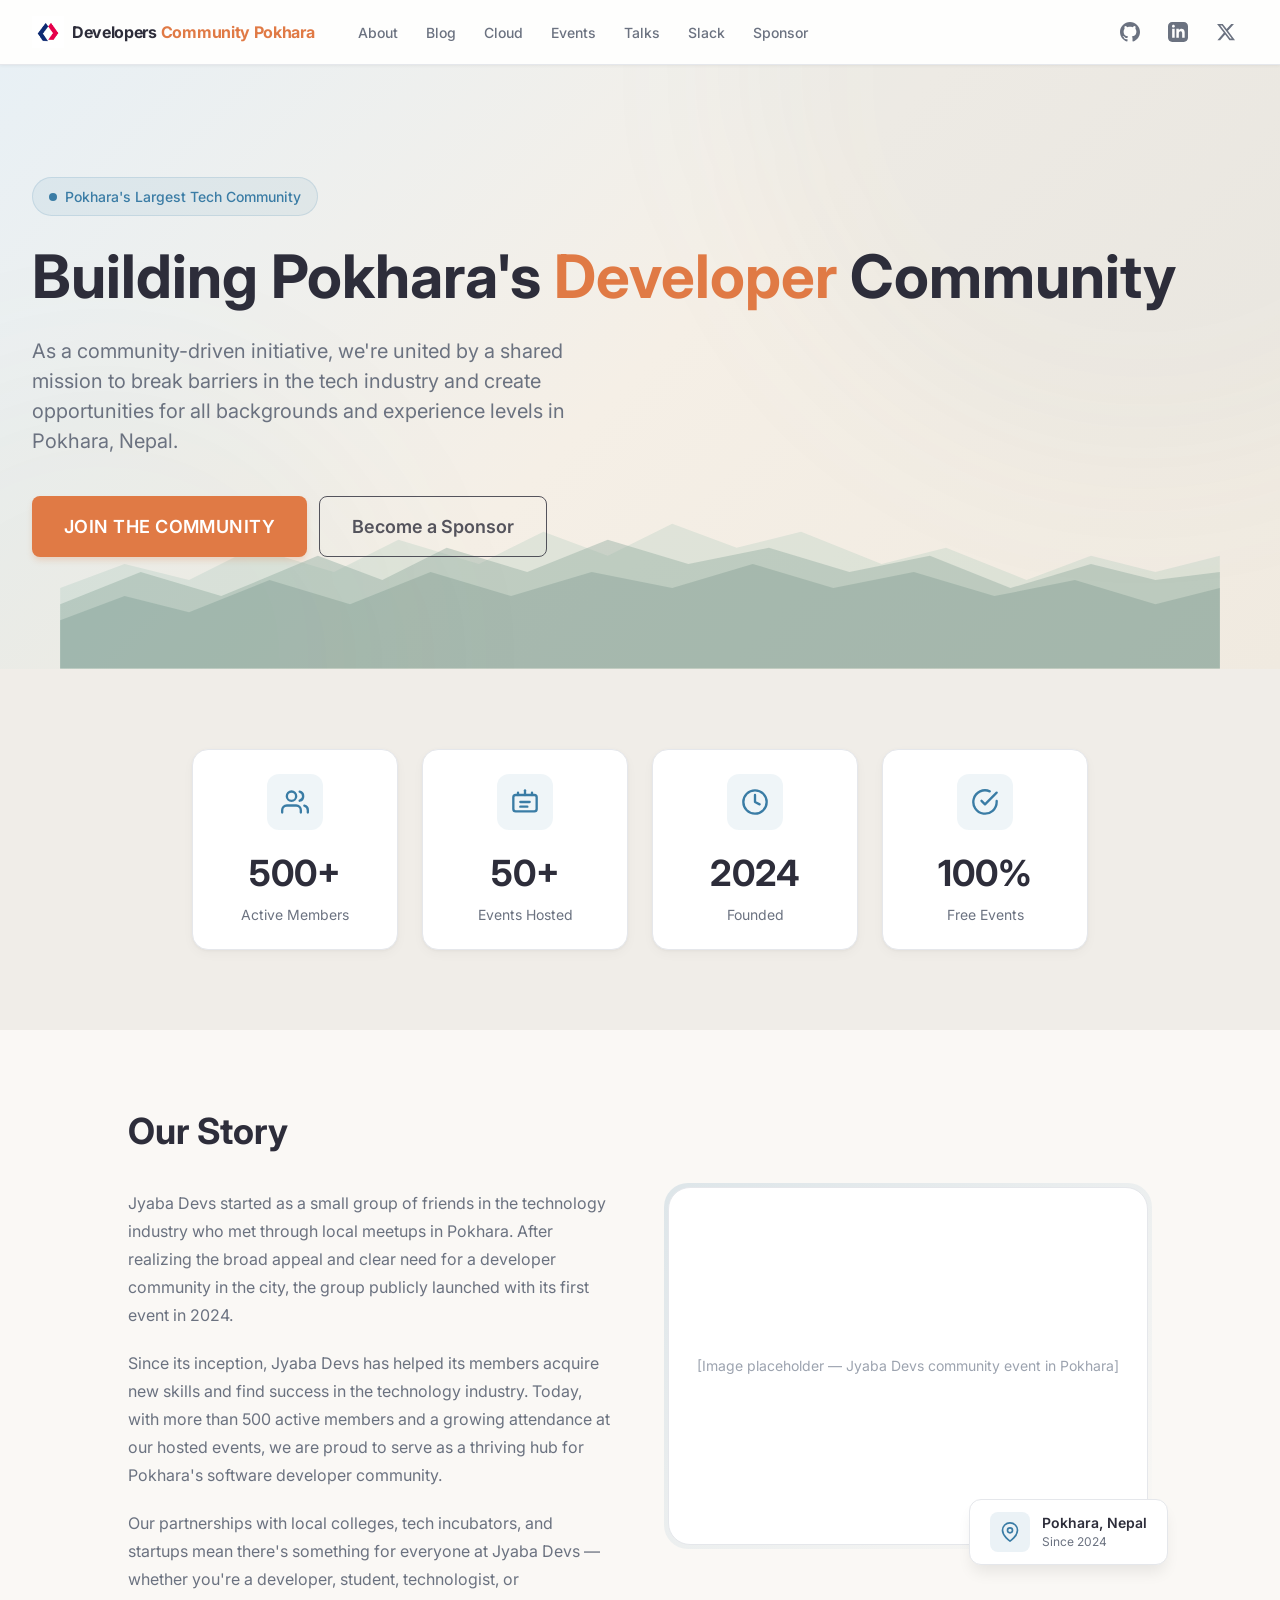
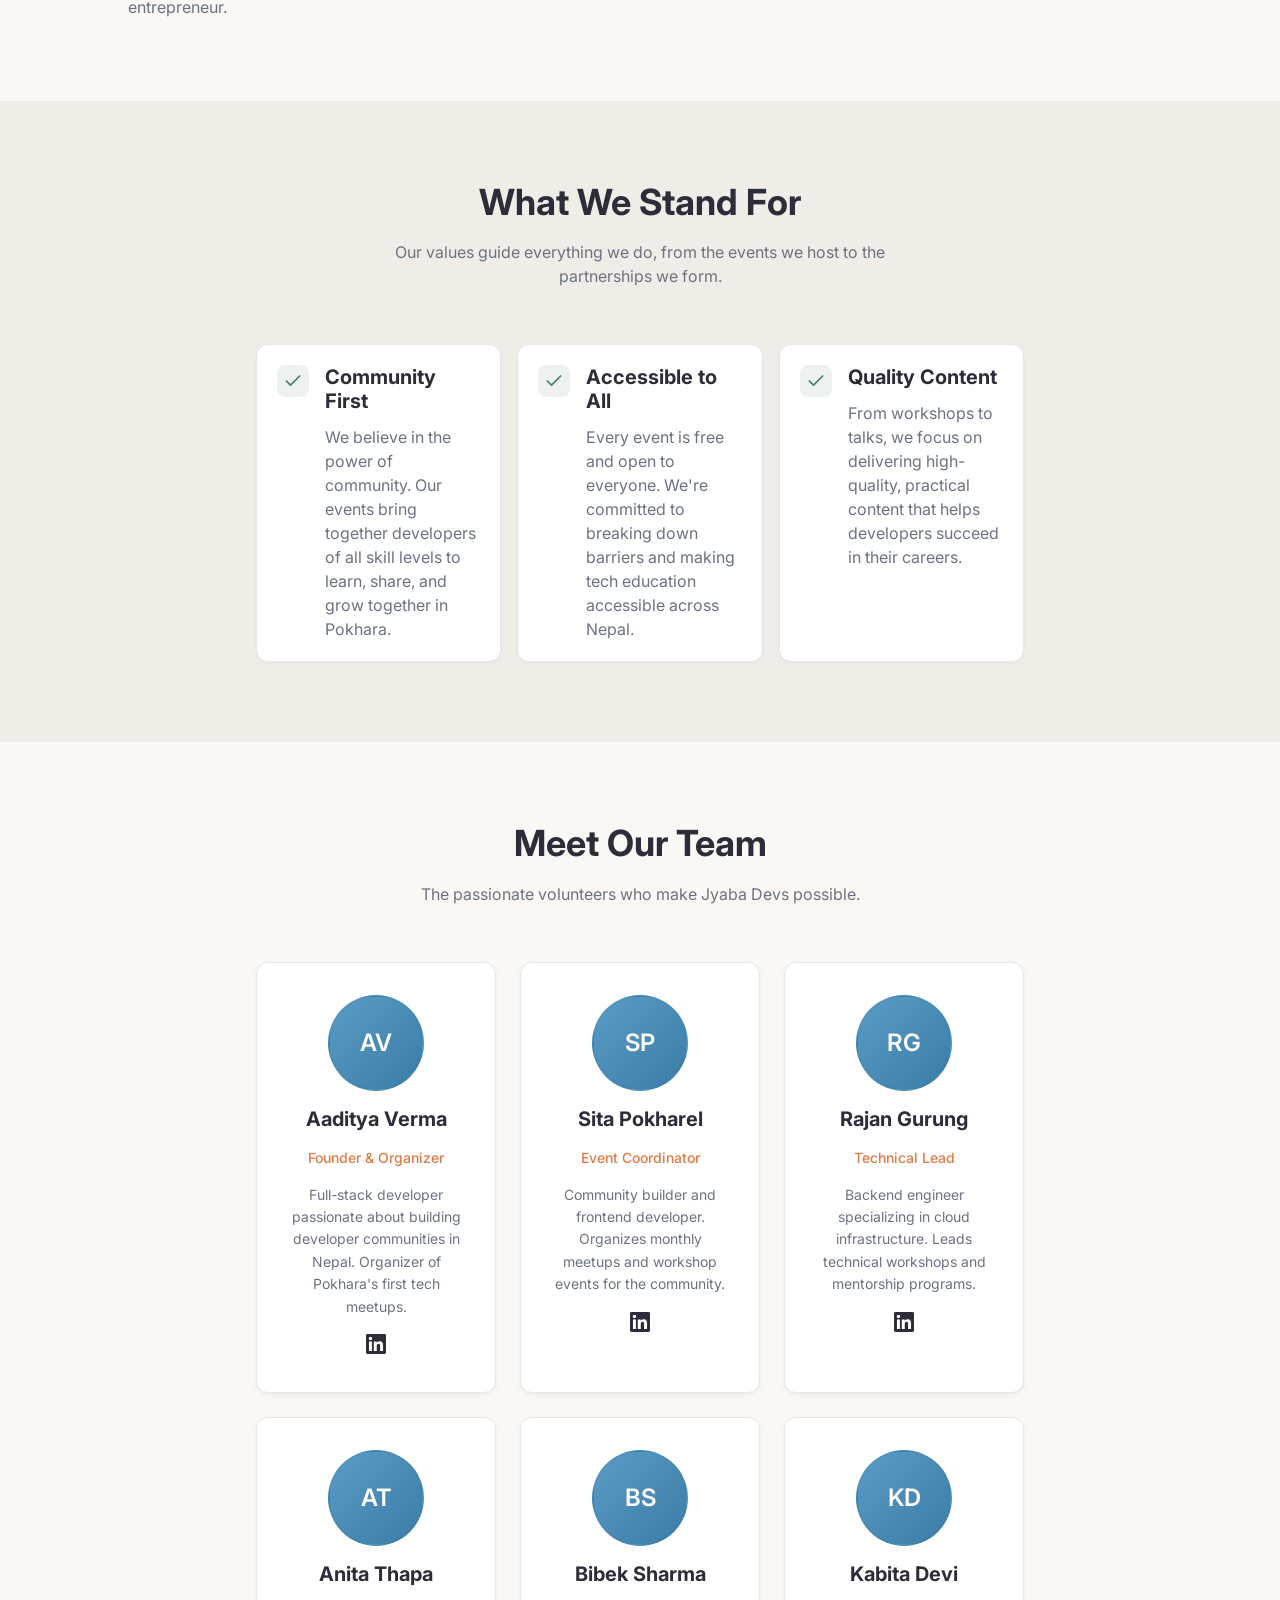
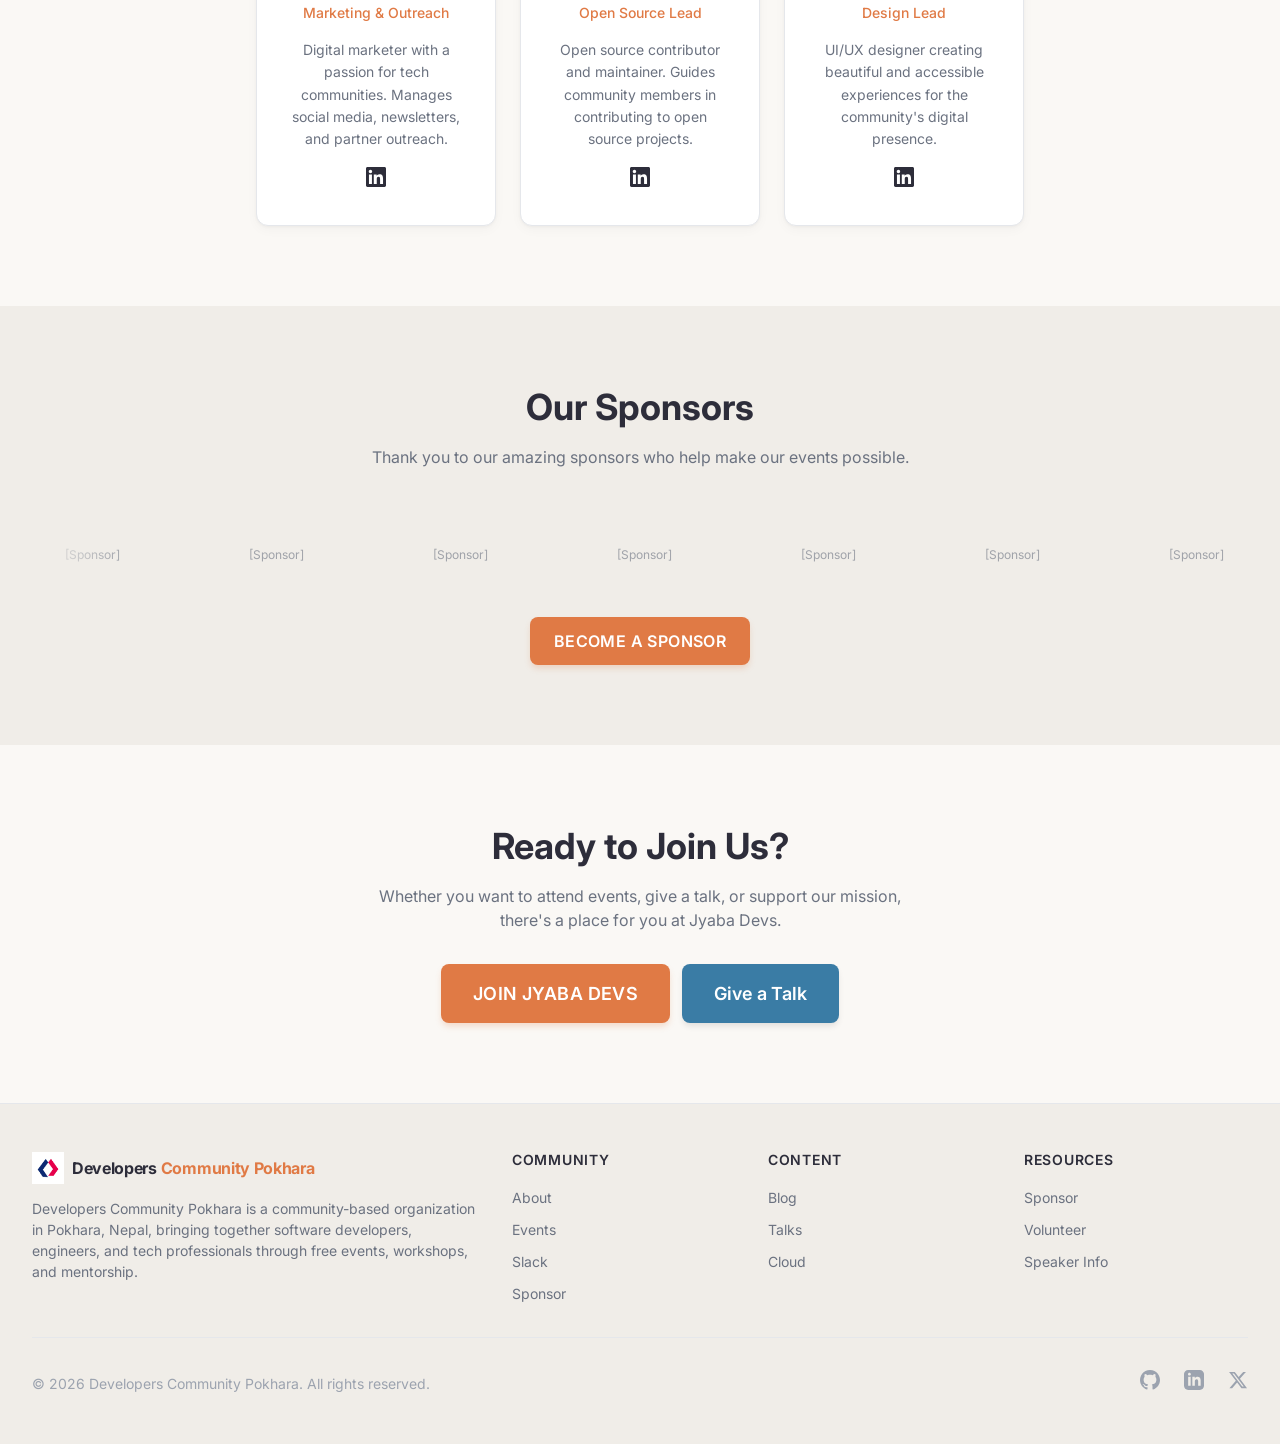
==== about.html @ 8152516d "deleted a folder" ====
<!DOCTYPE html>
<html lang="en">
<head>
  <meta charset="UTF-8">
  <meta name="viewport" content="width=device-width, initial-scale=1.0">
  <title>About Jyaba Devs - Our Story, Team &amp; Mission | Pokhara's Developer Community</title>
  <meta name="description" content="Learn about Jyaba Devs, a community for developers in Pokhara, Nepal. Meet the team behind free meetups, workshops, and mentorship programs.">
  <link rel="preconnect" href="https://fonts.googleapis.com">
  <link rel="preconnect" href="https://fonts.gstatic.com" crossorigin>
  <link rel="preconnect" href="https://images.unsplash.com">
  <link href="https://fonts.googleapis.com/css2?family=Inter:wght@400;500;600;700&display=swap" rel="stylesheet">
  <link rel="stylesheet" href="css/style.css">
</head>
<body>

  <!-- ===== HEADER ===== -->
  <header class="td-header td-header--sticky">
    <nav class="td-header__nav" aria-label="Main navigation">
      <div class="td-header__inner">
        <div class="td-header__left">
          <a class="td-header__brand" href=".">
            <span class="td-logo" style="font-size:1rem;gap:0.5em;--logo-text-color:#2D2D3A">
              <span class="td-logo__icon" style="width:32px;height:32px">
                <img src="images/developers community pokhara logo.png" alt="Developers Community Pokhara" style="width:100%;height:100%;object-fit:contain" />
              </span>
              <span class="td-logo__wordmark">
                <span class="td-logo__brand">Developers</span>
                <span class="td-logo__devs">Community Pokhara</span>
              </span>
            </span>
          </a>
          <div class="td-header__desktop-links">
            <a class="td-header__link" href="about.html">About</a>
            <a class="td-header__link" href="blog.html">Blog</a>
            <a class="td-header__link" href="cloud-project.html">Cloud</a>
            <a class="td-header__link" href="events.html">Events</a>
            <a class="td-header__link" href="talks.html">Talks</a>
            <a class="td-header__link" href="https://slack.com" target="_blank" rel="noopener noreferrer">Slack</a>
            <a class="td-header__link" href="partnership.html">Sponsor</a>
          </div>
        </div>
        <div class="td-header__right">
          <div class="td-header__actions">
            <a class="td-header__link" href="https://github.com" target="_blank" rel="noopener noreferrer">
              <svg viewBox="0 0 24 24" fill="currentColor" class="w-5 h-5"><path d="M12 0c-6.626 0-12 5.373-12 12 0 5.302 3.438 9.8 8.207 11.387.599.111.793-.261.793-.577v-2.234c-3.338.726-4.033-1.416-4.033-1.416-.546-1.387-1.333-1.756-1.333-1.756-1.089-.745.083-.729.083-.729 1.205.084 1.839 1.237 1.839 1.237 1.07 1.834 2.807 1.304 3.492.997.107-.775.418-1.305.762-1.604-2.665-.305-5.467-1.334-5.467-5.931 0-1.311.469-2.381 1.236-3.221-.124-.303-.535-1.524.117-3.176 0 0 1.008-.322 3.301 1.23.957-.266 1.983-.399 3.003-.404 1.02.005 2.047.138 3.006.404 2.291-1.552 3.297-1.23 3.297-1.23.653 1.653.242 2.874.118 3.176.77.84 1.235 1.911 1.235 3.221 0 4.609-2.807 5.624-5.479 5.921.43.372.823 1.102.823 2.222v3.293c0 .319.192.694.801.576 4.765-1.589 8.199-6.086 8.199-11.386 0-6.627-5.373-12-12-12z"></path></svg>
            </a>
            <a class="td-header__link" href="https://linkedin.com" target="_blank" rel="noopener noreferrer">
              <svg viewBox="0 0 24 24" fill="currentColor" class="w-5 h-5"><path d="M19 0h-14c-2.761 0-5 2.239-5 5v14c0 2.761 2.239 5 5 5h14c2.762 0 5-2.239 5-5v-14c0-2.761-2.238-5-5-5zm-11 19h-3v-11h3v11zm-1.5-12.268c-.966 0-1.75-.79-1.75-1.764s.784-1.764 1.75-1.764 1.75.79 1.75 1.764-.783 1.764-1.75 1.764zm13.5 12.268h-3v-5.604c0-3.368-4-3.113-4 0v5.604h-3v-11h3v1.765c1.396-2.586 7-2.777 7 2.476v6.759z"></path></svg>
            </a>
            <a class="td-header__link" href="https://twitter.com" target="_blank" rel="noopener noreferrer">
              <svg viewBox="0 0 24 24" fill="currentColor" class="w-5 h-5"><path d="M18.244 2.25h3.308l-7.227 8.26 8.502 11.24H16.17l-5.214-6.817L4.99 21.75H1.68l7.73-8.835L1.254 2.25H8.08l4.713 6.231zm-1.161 17.52h1.833L7.084 4.126H5.117z"></path></svg>
            </a>
          </div>
          <button class="td-header__hamburger" aria-label="Toggle menu" aria-expanded="false">
            <svg fill="none" viewBox="0 0 24 24" stroke="currentColor"><path stroke-linecap="round" stroke-linejoin="round" stroke-width="2" d="M4 6h16M4 12h16M4 18h16"></path></svg>
          </button>
        </div>
      </div>
      <div class="td-header__mobile-menu">
        <div class="td-header__mobile-inner">
          <a class="td-header__link" href="about.html">About</a>
          <a class="td-header__link" href="blog.html">Blog</a>
          <a class="td-header__link" href="cloud-project.html">Cloud</a>
          <a class="td-header__link" href="events.html">Events</a>
          <a class="td-header__link" href="talks.html">Talks</a>
          <a class="td-header__link" href="https://slack.com" target="_blank" rel="noopener noreferrer">Slack</a>
          <a class="td-header__link" href="partnership.html">Sponsor</a>
          <a class="td-header__link" href="https://github.com" target="_blank" rel="noopener noreferrer">
            <svg viewBox="0 0 24 24" fill="currentColor" class="w-5 h-5"><path d="M12 0c-6.626 0-12 5.373-12 12 0 5.302 3.438 9.8 8.207 11.387.599.111.793-.261.793-.577v-2.234c-3.338.726-4.033-1.416-4.033-1.416-.546-1.387-1.333-1.756-1.333-1.756-1.089-.745.083-.729.083-.729 1.205.084 1.839 1.237 1.839 1.237 1.07 1.834 2.807 1.304 3.492.997.107-.775.418-1.305.762-1.604-2.665-.305-5.467-1.334-5.467-5.931 0-1.311.469-2.381 1.236-3.221-.124-.303-.535-1.524.117-3.176 0 0 1.008-.322 3.301 1.23.957-.266 1.983-.399 3.003-.404 1.02.005 2.047.138 3.006.404 2.291-1.552 3.297-1.23 3.297-1.23.653 1.653.242 2.874.118 3.176.77.84 1.235 1.911 1.235 3.221 0 4.609-2.807 5.624-5.479 5.921.43.372.823 1.102.823 2.222v3.293c0 .319.192.694.801.576 4.765-1.589 8.199-6.086 8.199-11.386 0-6.627-5.373-12-12-12z"></path></svg>
          </a>
          <a class="td-header__link" href="https://linkedin.com" target="_blank" rel="noopener noreferrer">
            <svg viewBox="0 0 24 24" fill="currentColor" class="w-5 h-5"><path d="M19 0h-14c-2.761 0-5 2.239-5 5v14c0 2.761 2.239 5 5 5h14c2.762 0 5-2.239 5-5v-14c0-2.761-2.238-5-5-5zm-11 19h-3v-11h3v11zm-1.5-12.268c-.966 0-1.75-.79-1.75-1.764s.784-1.764 1.75-1.764 1.75.79 1.75 1.764-.783 1.764-1.75 1.764zm13.5 12.268h-3v-5.604c0-3.368-4-3.113-4 0v5.604h-3v-11h3v1.765c1.396-2.586 7-2.777 7 2.476v6.759z"></path></svg>
          </a>
          <a class="td-header__link" href="https://twitter.com" target="_blank" rel="noopener noreferrer">
            <svg viewBox="0 0 24 24" fill="currentColor" class="w-5 h-5"><path d="M18.244 2.25h3.308l-7.227 8.26 8.502 11.24H16.17l-5.214-6.817L4.99 21.75H1.68l7.73-8.835L1.254 2.25H8.08l4.713 6.231zm-1.161 17.52h1.833L7.084 4.126H5.117z"></path></svg>
          </a>
        </div>
      </div>
    </nav>
  </header>

  <!-- ===== PAGE HERO ===== -->
  <section class="page-hero">
    <div class="page-hero__bg"></div>
    <div class="page-hero__mountain-art">
      <svg viewBox="0 0 1440 300" preserveAspectRatio="xMidYMax meet" xmlns="http://www.w3.org/2000/svg">
        <path d="M0,300 L0,200 L80,170 L160,190 L240,150 L340,180 L420,140 L520,170 L600,130 L680,160 L760,120 L840,150 L920,130 L1020,170 L1100,150 L1200,190 L1280,160 L1360,180 L1440,160 L1440,300 Z" fill="#8BB8A8" opacity="0.4"/>
        <path d="M0,300 L0,220 L100,180 L200,210 L320,160 L400,190 L480,150 L580,180 L680,140 L780,170 L880,150 L980,180 L1080,160 L1180,200 L1280,170 L1360,190 L1440,180 L1440,300 Z" fill="#4A7C6F" opacity="0.5"/>
        <path d="M0,300 L0,240 L80,210 L160,230 L260,190 L360,220 L460,180 L560,210 L660,180 L760,200 L860,170 L960,200 L1060,180 L1160,210 L1260,190 L1360,220 L1440,200 L1440,300 Z" fill="#3A6C5F" opacity="0.6"/>
      </svg>
    </div>
    <div class="page-hero__glow"></div>
    <div class="page-hero__glow-2"></div>
    <div class="container">
      <div class="page-hero__content">
        <div class="page-hero__pill">
          <span class="page-hero__pill-dot"></span>
          <span class="page-hero__pill-text">Pokhara's Largest Tech Community</span>
        </div>
        <h1 class="page-hero__title">
          Building Pokhara's <span class="text-sunset">Developer</span> Community
        </h1>
        <p class="page-hero__desc">
          As a community-driven initiative, we're united by a shared mission to break barriers in the tech industry and create opportunities for all backgrounds and experience levels in Pokhara, Nepal.
        </p>
        <div class="hero__actions">
          <a href="#" class="td-button td-button--primary td-button--lg">Join the Community</a>
          <a href="#" class="td-button td-button--ghost td-button--lg">Become a Sponsor</a>
        </div>
      </div>
    </div>
  </section>

  <!-- ===== STATS SECTION ===== -->
  <section class="section section--alt">
    <div class="container">
      <div class="stats-grid">
        <div class="stat-card">
          <div class="stat-card__icon">
            <svg viewBox="0 0 24 24" fill="none" stroke="currentColor" stroke-width="2" stroke-linecap="round" stroke-linejoin="round"><path d="M17 21v-2a4 4 0 00-4-4H5a4 4 0 00-4 4v2"/><circle cx="9" cy="7" r="4"/><path d="M23 21v-2a4 4 0 00-3-3.87"/><path d="M16 3.13a4 4 0 010 7.75"/></svg>
          </div>
          <div class="stat-card__number">500+</div>
          <div class="stat-card__label">Active Members</div>
        </div>
        <div class="stat-card">
          <div class="stat-card__icon">
            <svg viewBox="0 0 24 24" fill="none" stroke="currentColor" stroke-width="2" stroke-linecap="round" stroke-linejoin="round"><rect x="2" y="6" width="20" height="14" rx="2"/><path d="M12 6V2"/><path d="M6 6V4"/><path d="M18 6V4"/><path d="M8 12h8"/><path d="M8 16h6"/></svg>
          </div>
          <div class="stat-card__number">50+</div>
          <div class="stat-card__label">Events Hosted</div>
        </div>
        <div class="stat-card">
          <div class="stat-card__icon">
            <svg viewBox="0 0 24 24" fill="none" stroke="currentColor" stroke-width="2" stroke-linecap="round" stroke-linejoin="round"><circle cx="12" cy="12" r="10"/><polyline points="12 6 12 12 16 14"/></svg>
          </div>
          <div class="stat-card__number">2024</div>
          <div class="stat-card__label">Founded</div>
        </div>
        <div class="stat-card">
          <div class="stat-card__icon">
            <svg viewBox="0 0 24 24" fill="none" stroke="currentColor" stroke-width="2" stroke-linecap="round" stroke-linejoin="round"><path d="M22 11.08V12a10 10 0 11-5.93-9.14"/><polyline points="22 4 12 14.01 9 11.01"/></svg>
          </div>
          <div class="stat-card__number">100%</div>
          <div class="stat-card__label">Free Events</div>
        </div>
      </div>
    </div>
  </section>

  <!-- ===== OUR STORY SECTION ===== -->
  <section class="section">
    <div class="container">
      <div class="story-grid">
        <div class="story__text">
          <h2 class="section__title">Our Story</h2>
          <p>Jyaba Devs started as a small group of friends in the technology industry who met through local meetups in Pokhara. After realizing the broad appeal and clear need for a developer community in the city, the group publicly launched with its first event in 2024.</p>
          <p>Since its inception, Jyaba Devs has helped its members acquire new skills and find success in the technology industry. Today, with more than 500 active members and a growing attendance at our hosted events, we are proud to serve as a thriving hub for Pokhara's software developer community.</p>
          <p>Our partnerships with local colleges, tech incubators, and startups mean there's something for everyone at Jyaba Devs — whether you're a developer, student, technologist, or entrepreneur.</p>
        </div>
        <div class="story__image-wrapper">
          <div class="story__image-box">
            <div class="story__image-inner">
              [Image placeholder — Jyaba Devs community event in Pokhara]
            </div>
          </div>
          <div class="story__badge">
            <div class="story__badge-icon">
              <svg viewBox="0 0 24 24" fill="none" stroke="currentColor" stroke-width="2" stroke-linecap="round" stroke-linejoin="round"><path d="M21 10c0 7-9 13-9 13s-9-6-9-13a9 9 0 0118 0z"/><circle cx="12" cy="10" r="3"/></svg>
            </div>
            <div>
              <div class="story__badge-title">Pokhara, Nepal</div>
              <div class="story__badge-sub">Since 2024</div>
            </div>
          </div>
        </div>
      </div>
    </div>
  </section>

  <!-- ===== WHAT WE STAND FOR ===== -->
  <section class="section section--alt">
    <div class="container">
      <div class="section__header text-center">
        <h2 class="section__title">What We Stand For</h2>
        <p class="section__subtitle">Our values guide everything we do, from the events we host to the partnerships we form.</p>
      </div>
      <div class="values-grid">
        <div class="value-card">
          <div class="value-card__check">
            <svg viewBox="0 0 24 24" fill="none" stroke="currentColor" stroke-width="2" stroke-linecap="round" stroke-linejoin="round"><polyline points="20 6 9 17 4 12"/></svg>
          </div>
          <div>
            <h3 class="feature-card__title">Community First</h3>
            <p class="value-card__text">We believe in the power of community. Our events bring together developers of all skill levels to learn, share, and grow together in Pokhara.</p>
          </div>
        </div>
        <div class="value-card">
          <div class="value-card__check">
            <svg viewBox="0 0 24 24" fill="none" stroke="currentColor" stroke-width="2" stroke-linecap="round" stroke-linejoin="round"><polyline points="20 6 9 17 4 12"/></svg>
          </div>
          <div>
            <h3 class="feature-card__title">Accessible to All</h3>
            <p class="value-card__text">Every event is free and open to everyone. We're committed to breaking down barriers and making tech education accessible across Nepal.</p>
          </div>
        </div>
        <div class="value-card">
          <div class="value-card__check">
            <svg viewBox="0 0 24 24" fill="none" stroke="currentColor" stroke-width="2" stroke-linecap="round" stroke-linejoin="round"><polyline points="20 6 9 17 4 12"/></svg>
          </div>
          <div>
            <h3 class="feature-card__title">Quality Content</h3>
            <p class="value-card__text">From workshops to talks, we focus on delivering high-quality, practical content that helps developers succeed in their careers.</p>
          </div>
        </div>
      </div>
    </div>
  </section>

  <!-- ===== MEET OUR TEAM ===== -->
  <section class="section">
    <div class="container">
      <div class="section__header text-center">
        <h2 class="section__title">Meet Our Team</h2>
        <p class="section__subtitle">The passionate volunteers who make Jyaba Devs possible.</p>
      </div>
      <div class="team-grid">
        <div class="team-card">
          <div class="team-card__avatar">
            <span class="team-card__avatar-placeholder">AV</span>
          </div>
          <h3 class="team-card__name">Aaditya Verma</h3>
          <span class="team-card__role">Founder &amp; Organizer</span>
          <p class="team-card__bio">Full-stack developer passionate about building developer communities in Nepal. Organizer of Pokhara's first tech meetups.</p>
          <a href="#" aria-label="LinkedIn profile">
            <svg width="20" height="20" viewBox="0 0 24 24" fill="currentColor"><path d="M20.447 20.452h-3.554v-5.569c0-1.328-.027-3.037-1.852-3.037-1.853 0-2.136 1.445-2.136 2.939v5.667H9.351V9h3.414v1.561h.046c.477-.9 1.637-1.85 3.37-1.85 3.601 0 4.267 2.37 4.267 5.455v6.286zM5.337 7.433c-1.144 0-2.063-.926-2.063-2.065 0-1.138.92-2.063 2.063-2.063 1.14 0 2.064.925 2.064 2.063 0 1.139-.925 2.065-2.064 2.065zm1.782 13.019H3.555V9h3.564v11.452zM22.225 0H1.771C.792 0 0 .774 0 1.729v20.542C0 23.227.792 24 1.771 24h20.451C23.2 24 24 23.227 24 22.271V1.729C24 .774 23.2 0 22.222 0h.003z"/></svg>
          </a>
        </div>
        <div class="team-card">
          <div class="team-card__avatar">
            <span class="team-card__avatar-placeholder">SP</span>
          </div>
          <h3 class="team-card__name">Sita Pokharel</h3>
          <span class="team-card__role">Event Coordinator</span>
          <p class="team-card__bio">Community builder and frontend developer. Organizes monthly meetups and workshop events for the community.</p>
          <a href="#" aria-label="LinkedIn profile">
            <svg width="20" height="20" viewBox="0 0 24 24" fill="currentColor"><path d="M20.447 20.452h-3.554v-5.569c0-1.328-.027-3.037-1.852-3.037-1.853 0-2.136 1.445-2.136 2.939v5.667H9.351V9h3.414v1.561h.046c.477-.9 1.637-1.85 3.37-1.85 3.601 0 4.267 2.37 4.267 5.455v6.286zM5.337 7.433c-1.144 0-2.063-.926-2.063-2.065 0-1.138.92-2.063 2.063-2.063 1.14 0 2.064.925 2.064 2.063 0 1.139-.925 2.065-2.064 2.065zm1.782 13.019H3.555V9h3.564v11.452zM22.225 0H1.771C.792 0 0 .774 0 1.729v20.542C0 23.227.792 24 1.771 24h20.451C23.2 24 24 23.227 24 22.271V1.729C24 .774 23.2 0 22.222 0h.003z"/></svg>
          </a>
        </div>
        <div class="team-card">
          <div class="team-card__avatar">
            <span class="team-card__avatar-placeholder">RG</span>
          </div>
          <h3 class="team-card__name">Rajan Gurung</h3>
          <span class="team-card__role">Technical Lead</span>
          <p class="team-card__bio">Backend engineer specializing in cloud infrastructure. Leads technical workshops and mentorship programs.</p>
          <a href="#" aria-label="LinkedIn profile">
            <svg width="20" height="20" viewBox="0 0 24 24" fill="currentColor"><path d="M20.447 20.452h-3.554v-5.569c0-1.328-.027-3.037-1.852-3.037-1.853 0-2.136 1.445-2.136 2.939v5.667H9.351V9h3.414v1.561h.046c.477-.9 1.637-1.85 3.37-1.85 3.601 0 4.267 2.37 4.267 5.455v6.286zM5.337 7.433c-1.144 0-2.063-.926-2.063-2.065 0-1.138.92-2.063 2.063-2.063 1.14 0 2.064.925 2.064 2.063 0 1.139-.925 2.065-2.064 2.065zm1.782 13.019H3.555V9h3.564v11.452zM22.225 0H1.771C.792 0 0 .774 0 1.729v20.542C0 23.227.792 24 1.771 24h20.451C23.2 24 24 23.227 24 22.271V1.729C24 .774 23.2 0 22.222 0h.003z"/></svg>
          </a>
        </div>
        <div class="team-card">
          <div class="team-card__avatar">
            <span class="team-card__avatar-placeholder">AT</span>
          </div>
          <h3 class="team-card__name">Anita Thapa</h3>
          <span class="team-card__role">Marketing &amp; Outreach</span>
          <p class="team-card__bio">Digital marketer with a passion for tech communities. Manages social media, newsletters, and partner outreach.</p>
          <a href="#" aria-label="LinkedIn profile">
            <svg width="20" height="20" viewBox="0 0 24 24" fill="currentColor"><path d="M20.447 20.452h-3.554v-5.569c0-1.328-.027-3.037-1.852-3.037-1.853 0-2.136 1.445-2.136 2.939v5.667H9.351V9h3.414v1.561h.046c.477-.9 1.637-1.85 3.37-1.85 3.601 0 4.267 2.37 4.267 5.455v6.286zM5.337 7.433c-1.144 0-2.063-.926-2.063-2.065 0-1.138.92-2.063 2.063-2.063 1.14 0 2.064.925 2.064 2.063 0 1.139-.925 2.065-2.064 2.065zm1.782 13.019H3.555V9h3.564v11.452zM22.225 0H1.771C.792 0 0 .774 0 1.729v20.542C0 23.227.792 24 1.771 24h20.451C23.2 24 24 23.227 24 22.271V1.729C24 .774 23.2 0 22.222 0h.003z"/></svg>
          </a>
        </div>
        <div class="team-card">
          <div class="team-card__avatar">
            <span class="team-card__avatar-placeholder">BS</span>
          </div>
          <h3 class="team-card__name">Bibek Sharma</h3>
          <span class="team-card__role">Open Source Lead</span>
          <p class="team-card__bio">Open source contributor and maintainer. Guides community members in contributing to open source projects.</p>
          <a href="#" aria-label="LinkedIn profile">
            <svg width="20" height="20" viewBox="0 0 24 24" fill="currentColor"><path d="M20.447 20.452h-3.554v-5.569c0-1.328-.027-3.037-1.852-3.037-1.853 0-2.136 1.445-2.136 2.939v5.667H9.351V9h3.414v1.561h.046c.477-.9 1.637-1.85 3.37-1.85 3.601 0 4.267 2.37 4.267 5.455v6.286zM5.337 7.433c-1.144 0-2.063-.926-2.063-2.065 0-1.138.92-2.063 2.063-2.063 1.14 0 2.064.925 2.064 2.063 0 1.139-.925 2.065-2.064 2.065zm1.782 13.019H3.555V9h3.564v11.452zM22.225 0H1.771C.792 0 0 .774 0 1.729v20.542C0 23.227.792 24 1.771 24h20.451C23.2 24 24 23.227 24 22.271V1.729C24 .774 23.2 0 22.222 0h.003z"/></svg>
          </a>
        </div>
        <div class="team-card">
          <div class="team-card__avatar">
            <span class="team-card__avatar-placeholder">KD</span>
          </div>
          <h3 class="team-card__name">Kabita Devi</h3>
          <span class="team-card__role">Design Lead</span>
          <p class="team-card__bio">UI/UX designer creating beautiful and accessible experiences for the community's digital presence.</p>
          <a href="#" aria-label="LinkedIn profile">
            <svg width="20" height="20" viewBox="0 0 24 24" fill="currentColor"><path d="M20.447 20.452h-3.554v-5.569c0-1.328-.027-3.037-1.852-3.037-1.853 0-2.136 1.445-2.136 2.939v5.667H9.351V9h3.414v1.561h.046c.477-.9 1.637-1.85 3.37-1.85 3.601 0 4.267 2.37 4.267 5.455v6.286zM5.337 7.433c-1.144 0-2.063-.926-2.063-2.065 0-1.138.92-2.063 2.063-2.063 1.14 0 2.064.925 2.064 2.063 0 1.139-.925 2.065-2.064 2.065zm1.782 13.019H3.555V9h3.564v11.452zM22.225 0H1.771C.792 0 0 .774 0 1.729v20.542C0 23.227.792 24 1.771 24h20.451C23.2 24 24 23.227 24 22.271V1.729C24 .774 23.2 0 22.222 0h.003z"/></svg>
          </a>
        </div>
      </div>
    </div>
  </section>

  <!-- ===== SPONSOR MARQUEE ===== -->
  <section class="section section--alt">
    <div class="container">
      <div class="section__header text-center">
        <h2 class="section__title">Our Sponsors</h2>
        <p class="section__subtitle">Thank you to our amazing sponsors who help make our events possible.</p>
      </div>
      <div class="td-logo-marquee td-logo-marquee--pause-on-hover" style="--marquee-speed: 30s; --marquee-gap: 4rem;">
        <div class="td-logo-marquee__wrapper">
          <div class="td-logo-marquee__track">
            <div class="td-logo-marquee__item"><div class="td-logo-marquee__logo" style="width:120px;height:60px;background:var(--navy-light);border-radius:8px;display:flex;align-items:center;justify-content:center;color:var(--gray-500);font-size:0.75rem;">[Sponsor]</div></div>
            <div class="td-logo-marquee__item"><div class="td-logo-marquee__logo" style="width:120px;height:60px;background:var(--navy-light);border-radius:8px;display:flex;align-items:center;justify-content:center;color:var(--gray-500);font-size:0.75rem;">[Sponsor]</div></div>
            <div class="td-logo-marquee__item"><div class="td-logo-marquee__logo" style="width:120px;height:60px;background:var(--navy-light);border-radius:8px;display:flex;align-items:center;justify-content:center;color:var(--gray-500);font-size:0.75rem;">[Sponsor]</div></div>
            <div class="td-logo-marquee__item"><div class="td-logo-marquee__logo" style="width:120px;height:60px;background:var(--navy-light);border-radius:8px;display:flex;align-items:center;justify-content:center;color:var(--gray-500);font-size:0.75rem;">[Sponsor]</div></div>
            <div class="td-logo-marquee__item"><div class="td-logo-marquee__logo" style="width:120px;height:60px;background:var(--navy-light);border-radius:8px;display:flex;align-items:center;justify-content:center;color:var(--gray-500);font-size:0.75rem;">[Sponsor]</div></div>
          </div>
          <div class="td-logo-marquee__track">
            <div class="td-logo-marquee__item"><div class="td-logo-marquee__logo" style="width:120px;height:60px;background:var(--navy-light);border-radius:8px;display:flex;align-items:center;justify-content:center;color:var(--gray-500);font-size:0.75rem;">[Sponsor]</div></div>
            <div class="td-logo-marquee__item"><div class="td-logo-marquee__logo" style="width:120px;height:60px;background:var(--navy-light);border-radius:8px;display:flex;align-items:center;justify-content:center;color:var(--gray-500);font-size:0.75rem;">[Sponsor]</div></div>
            <div class="td-logo-marquee__item"><div class="td-logo-marquee__logo" style="width:120px;height:60px;background:var(--navy-light);border-radius:8px;display:flex;align-items:center;justify-content:center;color:var(--gray-500);font-size:0.75rem;">[Sponsor]</div></div>
            <div class="td-logo-marquee__item"><div class="td-logo-marquee__logo" style="width:120px;height:60px;background:var(--navy-light);border-radius:8px;display:flex;align-items:center;justify-content:center;color:var(--gray-500);font-size:0.75rem;">[Sponsor]</div></div>
            <div class="td-logo-marquee__item"><div class="td-logo-marquee__logo" style="width:120px;height:60px;background:var(--navy-light);border-radius:8px;display:flex;align-items:center;justify-content:center;color:var(--gray-500);font-size:0.75rem;">[Sponsor]</div></div>
          </div>
        </div>
      </div>
      <div class="text-center mt-8">
        <a href="#" class="td-button td-button--primary td-button--md">Become a Sponsor</a>
      </div>
    </div>
  </section>

  <!-- ===== CTA SECTION ===== -->
  <section class="section">
    <div class="container text-center">
      <h2 class="section__title">Ready to Join Us?</h2>
      <p class="section__subtitle" style="margin-bottom: 2rem;">Whether you want to attend events, give a talk, or support our mission, there's a place for you at Jyaba Devs.</p>
      <div class="hero__actions" style="justify-content: center;">
        <a href="#" class="td-button td-button--primary td-button--lg">Join Jyaba Devs</a>
        <a href="#" class="td-button td-button--secondary td-button--lg">Give a Talk</a>
      </div>
    </div>
  </section>

  <!-- ===== FOOTER ===== -->
  <footer class="td-footer">
    <div class="td-footer__container">
      <div class="td-footer__grid">
        <div>
          <span class="td-logo" style="font-size:1rem;gap:0.5em;--logo-text-color:#2D2D3A">
            <span class="td-logo__icon" style="width:32px;height:32px">
              <img src="images/developers community pokhara logo.png" alt="Developers Community Pokhara" style="width:100%;height:100%;object-fit:contain" />
            </span>
            <span class="td-logo__wordmark">
              <span class="td-logo__brand">Developers</span>
              <span class="td-logo__devs">Community Pokhara</span>
            </span>
          </span>
          <p class="td-footer__description">
            Developers Community Pokhara is a community-based organization in Pokhara, Nepal, bringing together software developers, engineers, and tech professionals through free events, workshops, and mentorship.
          </p>
        </div>
        <div class="td-footer__link-group">
          <h3>Community</h3>
          <ul>
            <li><a href="about.html">About</a></li>
            <li><a href="events.html">Events</a></li>
            <li><a href="https://slack.com" target="_blank" rel="noopener noreferrer">Slack</a></li>
            <li><a href="partnership.html">Sponsor</a></li>
          </ul>
        </div>
        <div class="td-footer__link-group">
          <h3>Content</h3>
          <ul>
            <li><a href="blog.html">Blog</a></li>
            <li><a href="talks.html">Talks</a></li>
            <li><a href="cloud-project.html">Cloud</a></li>
          </ul>
        </div>
        <div class="td-footer__link-group">
          <h3>Resources</h3>
          <ul>
            <li><a href="partnership.html">Sponsor</a></li>
            <li><a href="about.html">Volunteer</a></li>
            <li><a href="talks.html">Speaker Info</a></li>
          </ul>
        </div>
      </div>
      <div class="td-footer__bottom">
        <p class="td-footer__copyright">&copy; 2026 Developers Community Pokhara. All rights reserved.</p>
        <div class="td-footer__socials">
          <a class="td-footer__social-link" href="https://github.com" target="_blank" rel="noopener noreferrer" aria-label="GitHub">
            <svg viewBox="0 0 24 24" fill="currentColor"><path d="M12 0c-6.626 0-12 5.373-12 12 0 5.302 3.438 9.8 8.207 11.387.599.111.793-.261.793-.577v-2.234c-3.338.726-4.033-1.416-4.033-1.416-.546-1.387-1.333-1.756-1.333-1.756-1.089-.745.083-.729.083-.729 1.205.084 1.839 1.237 1.839 1.237 1.07 1.834 2.807 1.304 3.492.997.107-.775.418-1.305.762-1.604-2.665-.305-5.467-1.334-5.467-5.931 0-1.311.469-2.381 1.236-3.221-.124-.303-.535-1.524.117-3.176 0 0 1.008-.322 3.301 1.23.957-.266 1.983-.399 3.003-.404 1.02.005 2.047.138 3.006.404 2.291-1.552 3.297-1.23 3.297-1.23.653 1.653.242 2.874.118 3.176.77.84 1.235 1.911 1.235 3.221 0 4.609-2.807 5.624-5.479 5.921.43.372.823 1.102.823 2.222v3.293c0 .319.192.694.801.576 4.765-1.589 8.199-6.086 8.199-11.386 0-6.627-5.373-12-12-12z"></path></svg>
          </a>
          <a class="td-footer__social-link" href="https://linkedin.com" target="_blank" rel="noopener noreferrer" aria-label="LinkedIn">
            <svg viewBox="0 0 24 24" fill="currentColor"><path d="M19 0h-14c-2.761 0-5 2.239-5 5v14c0 2.761 2.239 5 5 5h14c2.762 0 5-2.239 5-5v-14c0-2.761-2.238-5-5-5zm-11 19h-3v-11h3v11zm-1.5-12.268c-.966 0-1.75-.79-1.75-1.764s.784-1.764 1.75-1.764 1.75.79 1.75 1.764-.783 1.764-1.75 1.764zm13.5 12.268h-3v-5.604c0-3.368-4-3.113-4 0v5.604h-3v-11h3v1.765c1.396-2.586 7-2.777 7 2.476v6.759z"></path></svg>
          </a>
          <a class="td-footer__social-link" href="https://twitter.com" target="_blank" rel="noopener noreferrer" aria-label="Twitter">
            <svg viewBox="0 0 24 24" fill="currentColor"><path d="M18.244 2.25h3.308l-7.227 8.26 8.502 11.24H16.17l-5.214-6.817L4.99 21.75H1.68l7.73-8.835L1.254 2.25H8.08l4.713 6.231zm-1.161 17.52h1.833L7.084 4.126H5.117z"></path></svg>
          </a>
        </div>
      </div>
    </div>
  </footer>

  <script>
    document.querySelector('.td-header__hamburger')?.addEventListener('click', function() {
      const menu = document.querySelector('.td-header__mobile-menu');
      const expanded = this.getAttribute('aria-expanded') === 'true';
      this.setAttribute('aria-expanded', !expanded);
      menu.classList.toggle('td-header__mobile-menu--open');
    });
  </script>

</body>
</html>
---- css/style.css ----
/* ============================================
   Jyaba Devs — Light Design System
   Theme: Pokhara — Lake City / Himalayan Gateway
   ============================================ */

/* --- CSS Variables (Light Theme) --- */
:root {
  --bg: #FAF8F5;
  --bg-alt: #F0EDE8;
  --text-primary: #2D2D3A;
  --text-secondary: #6B7280;
  --text-muted: #9CA3AF;
  --lake: #3A7CA5;
  --lake-light: #5A9CC5;
  --lake-dark: #2A5C85;
  --sunset: #E07A45;
  --sunset-light: #F09A65;
  --sunset-dark: #C06030;
  --mountain: #4A7C6F;
  --mountain-light: #6BA08A;
  --mountain-dark: #3A6C5F;
  --white: #FFFFFF;
  --card-bg: #FFFFFF;
  --border: #E5E7EB;
  --gray-100: #F3F4F6;
  --gray-200: #E5E7EB;
  --gray-300: #D1D5DB;
  --gray-400: #9CA3AF;
  --gray-500: #6B7280;
  --gray-600: #4B5563;
  --gray-700: #374151;
  --gray-800: #1F2937;
  --gray-900: #111827;

  --font-family: 'Inter', -apple-system, BlinkMacSystemFont, 'Segoe UI', Roboto, sans-serif;
  --max-width: 80rem;
  --header-height: 4rem;
}

/* --- Reset & Base --- */
*, *::before, *::after {
  margin: 0;
  padding: 0;
  box-sizing: border-box;
}

html {
  scroll-behavior: smooth;
}

body {
  font-family: var(--font-family);
  -webkit-font-smoothing: antialiased;
  -moz-osx-font-smoothing: grayscale;
  background: var(--bg);
  color: var(--text-primary);
  min-height: 100vh;
  line-height: 1.5;
}

img {
  max-width: 100%;
  height: auto;
  display: block;
}

a {
  color: inherit;
  text-decoration: none;
}

ul {
  list-style: none;
}

.container {
  max-width: var(--max-width);
  margin: 0 auto;
  padding: 0 1rem;
}

@media (min-width: 640px) {
  .container { padding: 0 1.5rem; }
}

@media (min-width: 1024px) {
  .container { padding: 0 2rem; }
}

/* --- Typography --- */
h1, h2, h3, h4, h5, h6 {
  font-weight: 700;
  line-height: 1.2;
}

.text-lake { color: var(--lake); }
.text-sunset { color: var(--sunset); }
.text-mountain { color: var(--mountain); }
.text-primary { color: var(--text-primary); }
.text-secondary { color: var(--text-secondary); }
.text-muted { color: var(--text-muted); }
.text-center { text-align: center; }
.font-bold { font-weight: 700; }
.font-semibold { font-weight: 600; }
.font-medium { font-weight: 500; }

/* ============================================
   TD Logo
   ============================================ */
.td-logo {
  display: inline-flex;
  align-items: center;
  text-decoration: none;
  color: inherit;
  transition: opacity 0.15s ease;
  gap: 0.5em;
}

a.td-logo:hover { opacity: 0.9; }

.td-logo__icon {
  display: flex;
  align-items: center;
  justify-content: center;
  flex-shrink: 0;
}

.td-logo__icon svg {
  width: 100%;
  height: 100%;
}

.td-logo__wordmark {
  display: inline-flex;
  gap: 0.25em;
  font-weight: 700;
  letter-spacing: -0.02em;
  white-space: nowrap;
}

.td-logo__brand {
  color: var(--text-primary);
}

.td-logo__devs {
  color: var(--sunset);
}

.td-logo--dark .td-logo__brand {
  color: var(--white);
}

/* ============================================
   Header
   ============================================ */
.td-header {
  background: rgba(255, 255, 255, 0.8);
  backdrop-filter: blur(24px);
  -webkit-backdrop-filter: blur(24px);
  border-bottom: 1px solid var(--border);
  box-shadow: 0 1px 3px 0 rgba(0, 0, 0, 0.05);
}

.td-header--sticky {
  position: sticky;
  top: 0;
  z-index: 50;
}

.td-header__nav {
  max-width: var(--max-width);
  margin: 0 auto;
  padding: 0 1rem;
}

@media (min-width: 640px) { .td-header__nav { padding: 0 1.5rem; } }
@media (min-width: 1024px) { .td-header__nav { padding: 0 2rem; } }

.td-header__inner {
  display: flex;
  justify-content: space-between;
  height: var(--header-height);
}

.td-header__left {
  display: flex;
  align-items: center;
  gap: 2rem;
}

.td-header__brand {
  display: flex;
  align-items: center;
  text-decoration: none;
}

.td-header__desktop-links {
  display: none;
  align-items: center;
  gap: 0.25rem;
}

@media (min-width: 768px) {
  .td-header__desktop-links { display: flex; }
}

.td-header__link {
  display: flex;
  align-items: center;
  gap: 0.5rem;
  padding: 0.5rem 0.75rem;
  border-radius: 0.5rem;
  font-size: 0.875rem;
  font-weight: 500;
  color: var(--text-secondary);
  text-decoration: none;
  transition: background-color 0.15s ease, color 0.15s ease;
}

.td-header__link:hover {
  background-color: var(--gray-100);
  color: var(--lake);
}

.td-header__link svg {
  width: 1.25rem;
  height: 1.25rem;
}

.td-header__right {
  display: flex;
  align-items: center;
  gap: 1rem;
}

.td-header__actions {
  display: none;
  align-items: center;
  gap: 0.25rem;
}

@media (min-width: 768px) {
  .td-header__actions { display: flex; }
}

.td-header__hamburger {
  display: flex;
  padding: 0.5rem;
  border-radius: 0.5rem;
  color: var(--text-secondary);
  background: none;
  border: none;
  cursor: pointer;
}

.td-header__hamburger:hover { background-color: var(--gray-100); }

@media (min-width: 768px) {
  .td-header__hamburger { display: none; }
}

.td-header__hamburger svg {
  width: 1.5rem;
  height: 1.5rem;
}

.td-header__mobile-menu {
  display: none;
  padding: 1rem 0;
  border-top: 1px solid var(--border);
}

.td-header__mobile-menu--open { display: block; }

@media (min-width: 768px) {
  .td-header__mobile-menu { display: none !important; }
}

.td-header__mobile-inner {
  display: flex;
  flex-direction: column;
  gap: 0.25rem;
}

/* ============================================
   Buttons
   ============================================ */
.td-button {
  display: inline-flex;
  align-items: center;
  justify-content: center;
  gap: 0.5rem;
  font-weight: 600;
  border-radius: 0.5rem;
  transition: all 0.15s ease;
  white-space: nowrap;
  text-decoration: none;
  cursor: pointer;
  border: none;
  font-family: inherit;
}

.td-button:focus {
  outline: none;
  box-shadow: 0 0 0 2px var(--white), 0 0 0 4px var(--sunset);
}

.td-button:disabled,
.td-button--loading {
  opacity: 0.6;
  cursor: not-allowed;
}

.td-button--sm { padding: 0.5rem 1rem; font-size: 0.875rem; }
.td-button--md { padding: 0.75rem 1.5rem; font-size: 1rem; }
.td-button--lg { padding: 1rem 2rem; font-size: 1.125rem; }

.td-button--primary {
  background: var(--sunset);
  color: var(--white);
  text-transform: uppercase;
  letter-spacing: 0.025em;
  box-shadow: 0 4px 6px -1px rgba(224, 122, 69, 0.25);
}

.td-button--primary:hover:not(:disabled):not(.td-button--loading) {
  background: var(--sunset-light);
  transform: translateY(-1px);
  box-shadow: 0 6px 10px -2px rgba(224, 122, 69, 0.3);
}

.td-button--primary:active:not(:disabled):not(.td-button--loading) {
  background: var(--sunset-dark);
  transform: translateY(0);
}

.td-button--secondary {
  background: var(--lake);
  color: var(--white);
  box-shadow: 0 4px 6px -1px rgba(0, 0, 0, 0.1);
}

.td-button--secondary:hover:not(:disabled):not(.td-button--loading) {
  background: var(--lake-light);
  transform: translateY(-1px);
  box-shadow: 0 10px 15px -3px rgba(0, 0, 0, 0.1);
}

.td-button--ghost {
  background: transparent;
  color: currentColor;
  box-shadow: none;
  border: 1px solid currentColor;
  opacity: 0.8;
}

.td-button--ghost:hover:not(:disabled):not(.td-button--loading) {
  background: rgba(0, 0, 0, 0.05);
  opacity: 1;
}

/* ============================================
   Hero Section — Pokhara Edition
   ============================================ */
.hero {
  position: relative;
  overflow: hidden;
  min-height: 85vh;
  display: flex;
  align-items: center;
}

.hero__bg {
  position: absolute;
  inset: 0;
  background: linear-gradient(135deg, #E8F0F5 0%, #F5EFE6 40%, #FAF6F0 70%, #F0EAE0 100%);
}

.hero__glow {
  position: absolute;
  top: 0;
  right: 0;
  width: 40rem;
  height: 40rem;
  background: rgba(58, 124, 165, 0.04);
  border-radius: 50%;
  filter: blur(80px);
  transform: translateY(-20%) translateX(20%);
  pointer-events: none;
}

.hero__content {
  position: relative;
  width: 100%;
  padding: 5rem 0 5rem;
}

@media (min-width: 768px) {
  .hero__content { padding: 6rem 0 6rem; }
}

.hero__inner {
  display: flex;
  flex-direction: column;
  gap: 3rem;
}

@media (min-width: 768px) {
  .hero__inner {
    flex-direction: row;
    align-items: center;
    gap: 4rem;
  }
}

.hero__text-col {
  flex: 1;
}

.hero__text-inner {
  max-width: 36rem;
  margin: 0 auto;
}

@media (min-width: 768px) {
  .hero__text-inner { margin: 0; }
}

.hero__image-col {
  flex: 1;
  display: flex;
  justify-content: center;
  align-items: center;
}

.hero__image-col img {
  width: 100%;
  max-width: 28rem;
  height: auto;
  border-radius: 1.25rem;
  box-shadow: 0 20px 48px rgba(0, 0, 0, 0.07), 0 8px 24px rgba(0, 0, 0, 0.04);
}

@media (min-width: 768px) {
  .hero__image-col img { max-width: 100%; }
}

.hero__title {
  font-size: 2.25rem;
  font-weight: 700;
  color: var(--text-primary);
  margin-top: 1.5rem;
  line-height: 1.15;
}

@media (min-width: 768px) {
  .hero__title { font-size: 3rem; }
}

@media (min-width: 1024px) {
  .hero__title { font-size: 3.75rem; }
}

.hero__subtitle {
  font-size: 1.125rem;
  color: var(--text-secondary);
  margin-top: 0.75rem;
  line-height: 1.6;
}

@media (min-width: 768px) {
  .hero__subtitle { font-size: 1.25rem; }
}

.hero__actions {
  margin-top: 2rem;
  display: flex;
  flex-direction: column;
  gap: 0.75rem;
}

@media (min-width: 640px) {
  .hero__actions { flex-direction: row; }
}

/* --- Section Styles --- */
.section {
  padding: 4rem 0;
}

@media (min-width: 768px) {
  .section { padding: 5rem 0; }
}

.section--alt {
  background: var(--bg-alt);
}

.section__title {
  font-size: 1.875rem;
  font-weight: 700;
  color: var(--text-primary);
  margin-bottom: 1rem;
}

@media (min-width: 768px) {
  .section__title { font-size: 2.25rem; }
}

.section__subtitle {
  color: var(--text-secondary);
  max-width: 36rem;
  margin: 0 auto;
}

.section__header {
  margin-bottom: 3.5rem;
}

/* --- Stats Grid --- */
.stats-grid {
  display: grid;
  grid-template-columns: repeat(2, 1fr);
  gap: 1.5rem;
  max-width: 56rem;
  margin: 0 auto;
}

@media (min-width: 768px) {
  .stats-grid { grid-template-columns: repeat(4, 1fr); }
}

.stat-card {
  text-align: center;
  padding: 1.5rem;
  background: var(--card-bg);
  border-radius: 1rem;
  border: 1px solid var(--border);
  box-shadow: 0 1px 3px rgba(0, 0, 0, 0.04), 0 4px 12px rgba(0, 0, 0, 0.03);
  transition: all 0.2s ease;
}

.stat-card:hover {
  border-color: var(--lake-light);
  transform: translateY(-2px);
  box-shadow: 0 8px 24px rgba(58, 124, 165, 0.08);
}

.stat-card__icon {
  width: 3.5rem;
  height: 3.5rem;
  background: rgba(58, 124, 165, 0.08);
  border-radius: 0.75rem;
  display: flex;
  align-items: center;
  justify-content: center;
  color: var(--lake);
  margin: 0 auto 1rem;
}

.stat-card__icon svg {
  width: 1.75rem;
  height: 1.75rem;
}

.stat-card__number {
  font-size: 1.875rem;
  font-weight: 700;
  color: var(--text-primary);
  margin-bottom: 0.25rem;
}

@media (min-width: 768px) {
  .stat-card__number { font-size: 2.25rem; }
}

.stat-card__label {
  color: var(--text-secondary);
  font-size: 0.875rem;
}

/* --- Features Grid --- */
.features-grid {
  display: grid;
  gap: 2rem;
  max-width: 48rem;
  margin: 0 auto;
}

@media (min-width: 768px) {
  .features-grid { grid-template-columns: repeat(3, 1fr); }
}

.feature-card {
  background: var(--card-bg);
  padding: 2rem;
  border-radius: 1rem;
  border: 1px solid var(--border);
  box-shadow: 0 1px 3px rgba(0, 0, 0, 0.04), 0 4px 12px rgba(0, 0, 0, 0.03);
  transition: all 0.2s ease;
}

.feature-card:hover {
  border-color: var(--lake-light);
  box-shadow: 0 8px 24px rgba(58, 124, 165, 0.08);
  transform: translateY(-2px);
}

.feature-card__icon {
  width: 3rem;
  height: 3rem;
  background: rgba(58, 124, 165, 0.08);
  border-radius: 0.75rem;
  display: flex;
  align-items: center;
  justify-content: center;
  color: var(--lake);
  margin-bottom: 1.5rem;
  transition: background 0.2s;
}

.feature-card:hover .feature-card__icon {
  background: rgba(58, 124, 165, 0.15);
}

.feature-card__icon span {
  font-size: 1.25rem;
  font-weight: 700;
}

.feature-card__title {
  font-size: 1.25rem;
  font-weight: 700;
  color: var(--text-primary);
  margin-bottom: 0.75rem;
}

.feature-card__text {
  color: var(--text-secondary);
  line-height: 1.625;
}

/* --- Page Hero (inner pages) --- */
.page-hero {
  position: relative;
  overflow: hidden;
}

.page-hero__bg {
  position: absolute;
  inset: 0;
  background: linear-gradient(135deg, #E8F0F5 0%, #F5EFE6 50%, #F0EAE0 100%);
}

.page-hero__mountain-art {
  position: absolute;
  bottom: 0;
  left: 0;
  right: 0;
  height: 40%;
  pointer-events: none;
  opacity: 0.5;
}

.page-hero__mountain-art svg {
  width: 100%;
  height: 100%;
  display: block;
}

.page-hero__glow {
  position: absolute;
  top: 0;
  right: 0;
  width: 50rem;
  height: 50rem;
  background: rgba(58, 124, 165, 0.04);
  border-radius: 50%;
  filter: blur(80px);
  transform: translateY(-50%) translateX(33%);
}

.page-hero__glow-2 {
  position: absolute;
  bottom: 0;
  left: 0;
  width: 37.5rem;
  height: 37.5rem;
  background: rgba(74, 124, 111, 0.03);
  border-radius: 50%;
  filter: blur(80px);
  transform: translateY(50%) translateX(-33%);
}

.page-hero__content {
  position: relative;
  padding: 5rem 0 7rem;
}

@media (min-width: 768px) {
  .page-hero__content { padding: 7rem 0; }
}

.page-hero__pill {
  display: inline-flex;
  align-items: center;
  gap: 0.5rem;
  padding: 0.5rem 1rem;
  background: rgba(58, 124, 165, 0.08);
  border: 1px solid rgba(58, 124, 165, 0.15);
  border-radius: 9999px;
  margin-bottom: 1.5rem;
}

.page-hero__pill-dot {
  width: 0.5rem;
  height: 0.5rem;
  background: var(--lake);
  border-radius: 50%;
}

.page-hero__pill-text {
  color: var(--lake);
  font-size: 0.875rem;
  font-weight: 500;
}

.page-hero__title {
  font-size: 2.25rem;
  font-weight: 700;
  color: var(--text-primary);
  margin-bottom: 1.5rem;
  line-height: 1.2;
}

@media (min-width: 768px) {
  .page-hero__title { font-size: 3.75rem; }
}

.page-hero__desc {
  font-size: 1.125rem;
  color: var(--text-secondary);
  margin-bottom: 2.5rem;
  max-width: 36rem;
}

@media (min-width: 768px) {
  .page-hero__desc { font-size: 1.25rem; }
}

/* --- Values / Impact Grid --- */
.values-grid {
  display: grid;
  gap: 1rem;
  max-width: 48rem;
  margin: 0 auto;
}

@media (min-width: 768px) {
  .values-grid { grid-template-columns: repeat(2, 1fr); }
}

@media (min-width: 1024px) {
  .values-grid { grid-template-columns: repeat(3, 1fr); }
}

.value-card {
  padding: 1.25rem;
  background: var(--card-bg);
  border-radius: 0.75rem;
  border: 1px solid var(--border);
  box-shadow: 0 1px 3px rgba(0, 0, 0, 0.04);
  display: flex;
  align-items: flex-start;
  gap: 1rem;
}

.value-card__check {
  flex-shrink: 0;
  width: 2rem;
  height: 2rem;
  background: rgba(74, 124, 111, 0.1);
  border-radius: 0.5rem;
  display: flex;
  align-items: center;
  justify-content: center;
  color: var(--mountain);
}

.value-card__check svg {
  width: 1.25rem;
  height: 1.25rem;
}

.value-card__text {
  color: var(--text-secondary);
  line-height: 1.5;
}

/* --- Sponsor Benefits --- */
.benefits-grid {
  display: grid;
  gap: 1.5rem;
  max-width: 48rem;
  margin: 0 auto;
}

@media (min-width: 768px) {
  .benefits-grid { grid-template-columns: repeat(2, 1fr); }
}

.benefit-card {
  padding: 2rem;
  background: var(--card-bg);
  border-radius: 1rem;
  border: 1px solid var(--border);
  box-shadow: 0 1px 3px rgba(0, 0, 0, 0.04), 0 4px 12px rgba(0, 0, 0, 0.03);
  transition: all 0.2s;
}

.benefit-card:hover {
  border-color: var(--lake-light);
  transform: translateY(-2px);
  box-shadow: 0 8px 24px rgba(58, 124, 165, 0.08);
}

.benefit-card__icon {
  width: 3.5rem;
  height: 3.5rem;
  background: rgba(58, 124, 165, 0.08);
  border-radius: 0.75rem;
  display: flex;
  align-items: center;
  justify-content: center;
  color: var(--lake);
  margin-bottom: 1.25rem;
}

.benefit-card__icon svg {
  width: 1.75rem;
  height: 1.75rem;
}

.benefit-card__title {
  font-size: 1.25rem;
  font-weight: 700;
  color: var(--text-primary);
  margin-bottom: 0.75rem;
}

.benefit-card__text {
  color: var(--text-secondary);
  line-height: 1.625;
}

/* --- Story Section --- */
.story-grid {
  display: grid;
  gap: 3rem;
  align-items: center;
  max-width: 48rem;
  margin: 0 auto;
}

@media (min-width: 1024px) {
  .story-grid { grid-template-columns: repeat(2, 1fr); max-width: 64rem; }
}

.story__text {
  color: var(--text-secondary);
  line-height: 1.75;
  display: flex;
  flex-direction: column;
  gap: 1.25rem;
}

.story__image-wrapper {
  position: relative;
}

.story__image-box {
  aspect-ratio: 4/3;
  background: linear-gradient(to bottom right, rgba(58, 124, 165, 0.15), transparent);
  border-radius: 1.5rem;
  padding: 0.25rem;
}

.story__image-inner {
  width: 100%;
  height: 100%;
  background: var(--card-bg);
  border-radius: 1.375rem;
  overflow: hidden;
  display: flex;
  align-items: center;
  justify-content: center;
  color: var(--text-muted);
  font-size: 0.875rem;
  border: 1px solid var(--border);
}

.story__badge {
  position: absolute;
  bottom: -1rem;
  right: -1rem;
  background: var(--card-bg);
  border: 1px solid var(--border);
  border-radius: 0.75rem;
  padding: 0.75rem 1.25rem;
  box-shadow: 0 10px 15px -3px rgba(0, 0, 0, 0.08);
  display: flex;
  align-items: center;
  gap: 0.75rem;
}

.story__badge-icon {
  width: 2.5rem;
  height: 2.5rem;
  background: rgba(58, 124, 165, 0.1);
  border-radius: 0.5rem;
  display: flex;
  align-items: center;
  justify-content: center;
  color: var(--lake);
}

.story__badge-icon svg { width: 1.25rem; height: 1.25rem; }

.story__badge-title {
  font-weight: 600;
  color: var(--text-primary);
  font-size: 0.875rem;
}

.story__badge-sub {
  color: var(--text-secondary);
  font-size: 0.75rem;
}

/* --- Team Grid --- */
.team-grid {
  display: grid;
  gap: 1.5rem;
  max-width: 48rem;
  margin: 0 auto;
}

@media (min-width: 768px) {
  .team-grid { grid-template-columns: repeat(2, 1fr); }
}

@media (min-width: 1024px) {
  .team-grid { grid-template-columns: repeat(3, 1fr); }
}

.team-card {
  display: flex;
  flex-direction: column;
  align-items: center;
  text-align: center;
  padding: 2rem;
  gap: 1rem;
  background: var(--card-bg);
  border: 1px solid var(--border);
  border-radius: 0.75rem;
  transition: all 0.2s ease;
  box-shadow: 0 1px 3px rgba(0, 0, 0, 0.04), 0 4px 12px rgba(0, 0, 0, 0.03);
}

.team-card:hover {
  transform: translateY(-4px);
  box-shadow: 0 8px 24px rgba(0, 0, 0, 0.06), 0 4px 12px rgba(0, 0, 0, 0.03);
  border-color: var(--lake-light);
}

.team-card__avatar {
  width: 6rem;
  height: 6rem;
  border-radius: 50%;
  background: linear-gradient(135deg, var(--lake-light), var(--lake));
  border: 2px solid rgba(58, 124, 165, 0.15);
  display: flex;
  align-items: center;
  justify-content: center;
  overflow: hidden;
}

.team-card__avatar-placeholder {
  font-size: 1.5rem;
  font-weight: 600;
  color: var(--white);
  text-transform: uppercase;
}

.team-card__name {
  font-size: 1.25rem;
  font-weight: 700;
  color: var(--text-primary);
}

.team-card__role {
  color: var(--sunset);
  font-weight: 500;
  font-size: 0.875rem;
}

.team-card__bio {
  color: var(--text-secondary);
  font-size: 0.875rem;
  line-height: 1.6;
}

/* --- Blog Grid --- */
.blog-year {
  margin-bottom: 4rem;
}

.blog-year__header {
  display: flex;
  align-items: center;
  gap: 1rem;
  margin-bottom: 2rem;
}

.blog-year__title {
  font-size: 1.875rem;
  font-weight: 700;
  color: var(--text-primary);
}

.blog-year__line {
  flex: 1;
  height: 1px;
  background: var(--border);
}

.blog-year__count {
  color: var(--text-muted);
  font-size: 0.875rem;
}

.blog-grid {
  display: grid;
  gap: 1.5rem;
}

@media (min-width: 640px) {
  .blog-grid { grid-template-columns: repeat(2, 1fr); }
}

@media (min-width: 1024px) {
  .blog-grid { grid-template-columns: repeat(3, 1fr); }
}

@media (min-width: 1280px) {
  .blog-grid { grid-template-columns: repeat(4, 1fr); }
}

.blog-card {
  display: block;
  background: var(--card-bg);
  border-radius: 0.75rem;
  overflow: hidden;
  transition: all 0.2s;
  border: 1px solid var(--border);
  box-shadow: 0 1px 3px rgba(0, 0, 0, 0.04), 0 4px 12px rgba(0, 0, 0, 0.03);
}

.blog-card:hover {
  box-shadow: 0 0 0 2px rgba(58, 124, 165, 0.3), 0 8px 24px rgba(58, 124, 165, 0.08);
  transform: translateY(-2px);
}

.blog-card__image {
  aspect-ratio: 1;
  position: relative;
  overflow: hidden;
  background: var(--gray-100);
  display: flex;
  align-items: center;
  justify-content: center;
  color: var(--text-muted);
  font-size: 0.75rem;
}

.blog-card__image-overlay {
  position: absolute;
  inset: 0;
  background: linear-gradient(to top, rgba(0, 0, 0, 0.1), transparent);
  opacity: 0.6;
}

.blog-card__body {
  padding: 1.25rem;
}

.blog-card__date {
  color: var(--lake);
  font-size: 0.875rem;
  font-weight: 500;
}

.blog-card__title {
  font-size: 1.125rem;
  font-weight: 700;
  color: var(--text-primary);
  margin-top: 0.5rem;
  transition: color 0.2s;
  display: -webkit-box;
  -webkit-line-clamp: 2;
  -webkit-box-orient: vertical;
  overflow: hidden;
}

.blog-card:hover .blog-card__title {
  color: var(--lake);
}

.blog-card__excerpt {
  color: var(--text-secondary);
  font-size: 0.875rem;
  margin-top: 0.5rem;
  display: -webkit-box;
  -webkit-line-clamp: 2;
  -webkit-box-orient: vertical;
  overflow: hidden;
}

.blog-card__author {
  display: flex;
  align-items: center;
  gap: 0.75rem;
  margin-top: 1rem;
  padding-top: 1rem;
  border-top: 1px solid var(--border);
}

.blog-card__author-avatar {
  width: 2rem;
  height: 2rem;
  border-radius: 50%;
  object-fit: cover;
  background: var(--gray-200);
}

.blog-card__author-name {
  color: var(--text-secondary);
  font-size: 0.875rem;
}

/* --- Talks Grid --- */
.talks-grid {
  display: grid;
  gap: 1rem;
}

@media (min-width: 768px) {
  .talks-grid { grid-template-columns: repeat(2, 1fr); }
}

.talk-card {
  display: block;
  background: var(--card-bg);
  border-radius: 0.75rem;
  overflow: hidden;
  transition: all 0.2s;
  border: 1px solid var(--border);
  box-shadow: 0 1px 3px rgba(0, 0, 0, 0.04), 0 4px 12px rgba(0, 0, 0, 0.03);
}

.talk-card:hover {
  box-shadow: 0 0 0 2px rgba(58, 124, 165, 0.3), 0 8px 24px rgba(58, 124, 165, 0.08);
  transform: translateY(-2px);
}

.talk-card__image {
  aspect-ratio: 16/9;
  background: var(--gray-100);
  display: flex;
  align-items: center;
  justify-content: center;
  color: var(--text-muted);
  font-size: 0.75rem;
  position: relative;
}

.talk-card__play {
  position: absolute;
  width: 3rem;
  height: 3rem;
  background: rgba(224, 122, 69, 0.9);
  border-radius: 50%;
  display: flex;
  align-items: center;
  justify-content: center;
}

.talk-card__play svg {
  width: 1.5rem;
  height: 1.5rem;
  color: white;
  margin-left: 0.125rem;
}

.talk-card__body {
  padding: 1rem;
}

.talk-card__date {
  color: var(--sunset);
  font-size: 0.75rem;
  font-weight: 500;
}

.talk-card__title {
  font-size: 1rem;
  font-weight: 700;
  color: var(--text-primary);
  margin-top: 0.25rem;
  transition: color 0.2s;
}

.talk-card:hover .talk-card__title {
  color: var(--sunset);
}

.talk-card__speaker {
  color: var(--text-secondary);
  font-size: 0.875rem;
  margin-top: 0.25rem;
}

/* --- Sponsor Marquee --- */
.td-logo-marquee {
  overflow: hidden;
}

.td-logo-marquee__wrapper {
  display: flex;
  width: max-content;
  animation: td-marquee var(--marquee-speed, 40s) linear infinite;
  mask-image: linear-gradient(to right, transparent, black 5%, black 95%, transparent);
  -webkit-mask-image: linear-gradient(to right, transparent, black 5%, black 95%, transparent);
}

.td-logo-marquee--pause-on-hover:hover .td-logo-marquee__wrapper {
  animation-play-state: paused;
}

.td-logo-marquee--reverse .td-logo-marquee__wrapper {
  animation-direction: reverse;
}

@keyframes td-marquee {
  from { transform: translateX(0); }
  to { transform: translateX(-50%); }
}

.td-logo-marquee__track {
  display: flex;
  gap: var(--marquee-gap, 3rem);
  padding-right: var(--marquee-gap, 3rem);
  flex-shrink: 0;
}

.td-logo-marquee__item {
  flex-shrink: 0;
  display: flex;
  align-items: center;
  justify-content: center;
}

.td-logo-marquee__logo {
  width: auto;
  height: 60px;
  object-fit: contain;
  opacity: 0.6;
  transition: opacity 0.2s;
}

.td-logo-marquee__item:hover .td-logo-marquee__logo {
  opacity: 1;
}

/* ============================================
   Cloud Section
   ============================================ */
.cloud-stats-grid {
  display: grid;
  grid-template-columns: repeat(2, 1fr);
  gap: 1rem;
  max-width: 56rem;
  margin: 0 auto;
}

@media (min-width: 768px) {
  .cloud-stats-grid { grid-template-columns: repeat(4, 1fr); }
}

.cloud-stat-card {
  text-align: center;
  padding: 1.5rem;
  background: var(--card-bg);
  border-radius: 1rem;
  border: 1px solid var(--border);
  box-shadow: 0 1px 3px rgba(0, 0, 0, 0.04);
}

.cloud-stat-card__icon {
  width: 3rem;
  height: 3rem;
  background: rgba(58, 124, 165, 0.08);
  border-radius: 0.75rem;
  display: flex;
  align-items: center;
  justify-content: center;
  color: var(--lake);
  margin: 0 auto 0.75rem;
}

.cloud-stat-card__icon svg { width: 1.5rem; height: 1.5rem; }

.cloud-stat-card__number {
  font-size: 1.5rem;
  font-weight: 700;
  color: var(--text-primary);
}

@media (min-width: 768px) {
  .cloud-stat-card__number { font-size: 1.875rem; }
}

.cloud-stat-card__label {
  color: var(--text-secondary);
  font-size: 0.875rem;
  margin-top: 0.25rem;
}

.cloud-features-grid {
  display: grid;
  gap: 1.5rem;
  max-width: 48rem;
  margin: 0 auto;
}

@media (min-width: 768px) {
  .cloud-features-grid { grid-template-columns: repeat(3, 1fr); }
}

.cloud-feature-card {
  padding: 1.5rem;
  background: var(--card-bg);
  border-radius: 1rem;
  border: 1px solid var(--border);
  box-shadow: 0 1px 3px rgba(0, 0, 0, 0.04), 0 4px 12px rgba(0, 0, 0, 0.03);
  transition: all 0.2s;
}

.cloud-feature-card:hover {
  border-color: var(--lake-light);
  transform: translateY(-2px);
  box-shadow: 0 8px 24px rgba(58, 124, 165, 0.08);
}

.cloud-feature-card__icon {
  width: 3rem;
  height: 3rem;
  background: rgba(58, 124, 165, 0.08);
  border-radius: 0.75rem;
  display: flex;
  align-items: center;
  justify-content: center;
  color: var(--lake);
  margin-bottom: 1rem;
}

.cloud-feature-card__icon svg { width: 1.5rem; height: 1.5rem; }

.cloud-feature-card__title {
  font-size: 1.125rem;
  font-weight: 700;
  color: var(--text-primary);
  margin-bottom: 0.5rem;
}

.cloud-feature-card__text {
  color: var(--text-secondary);
  font-size: 0.875rem;
  line-height: 1.5;
}

/* ============================================
   Footer
   ============================================ */
.td-footer {
  background-color: var(--bg-alt);
  border-top: 1px solid var(--border);
}

.td-footer__container {
  max-width: var(--max-width);
  margin: 0 auto;
  padding: 3rem 1rem;
}

@media (min-width: 640px) { .td-footer__container { padding: 3rem 1.5rem; } }
@media (min-width: 1024px) { .td-footer__container { padding: 3rem 2rem; } }

.td-footer__grid {
  display: grid;
  gap: 2rem;
}

@media (min-width: 768px) {
  .td-footer__grid { grid-template-columns: 2fr 1fr 1fr 1fr; }
}

.td-footer__description {
  margin-top: 0.5rem;
  font-size: 0.875rem;
  color: var(--text-secondary);
  max-width: 28rem;
  line-height: 1.5;
}

.td-footer__link-group h3 {
  font-size: 0.875rem;
  font-weight: 600;
  color: var(--text-primary);
  text-transform: uppercase;
  letter-spacing: 0.05em;
  margin-bottom: 1rem;
}

.td-footer__link-group ul {
  display: flex;
  flex-direction: column;
  gap: 0.5rem;
}

.td-footer__link-group a {
  font-size: 0.875rem;
  color: var(--text-secondary);
  text-decoration: none;
  transition: color 0.15s;
}

.td-footer__link-group a:hover { color: var(--lake); }

.td-footer__bottom {
  margin-top: 2rem;
  padding-top: 2rem;
  border-top: 1px solid var(--border);
  display: flex;
  flex-direction: column;
  gap: 1rem;
  align-items: center;
}

@media (min-width: 640px) {
  .td-footer__bottom { flex-direction: row; justify-content: space-between; }
}

.td-footer__copyright {
  font-size: 0.875rem;
  color: var(--text-muted);
}

.td-footer__socials {
  display: flex;
  gap: 1.5rem;
}

.td-footer__social-link {
  color: var(--text-muted);
  transition: color 0.15s;
}

.td-footer__social-link:hover { color: var(--lake); }

.td-footer__social-link svg {
  width: 1.25rem;
  height: 1.25rem;
}

/* --- Flex/Spacing Utilities --- */
.flex { display: flex; }
.flex-col { flex-direction: column; }
.items-center { align-items: center; }
.justify-center { justify-content: center; }
.gap-2 { gap: 0.5rem; }
.gap-3 { gap: 0.75rem; }
.gap-4 { gap: 1rem; }
.gap-6 { gap: 1.5rem; }
.mt-2 { margin-top: 0.5rem; }
.mt-4 { margin-top: 1rem; }
.mt-6 { margin-top: 1.5rem; }
.mt-8 { margin-top: 2rem; }
.mb-2 { margin-bottom: 0.5rem; }
.mb-4 { margin-bottom: 1rem; }
.mb-6 { margin-bottom: 1.5rem; }
.mb-8 { margin-bottom: 2rem; }
.mb-10 { margin-bottom: 2.5rem; }
.mb-12 { margin-bottom: 3rem; }
.mb-14 { margin-bottom: 3.5rem; }
.mx-auto { margin-left: auto; margin-right: auto; }
.max-w-2xl { max-width: 42rem; }
.max-w-3xl { max-width: 48rem; }
.max-w-4xl { max-width: 56rem; }
.max-w-5xl { max-width: 64rem; }
.px-6 { padding-left: 1.5rem; padding-right: 1.5rem; }
.py-16 { padding-top: 4rem; padding-bottom: 4rem; }
.py-20 { padding-top: 5rem; padding-bottom: 5rem; }
.w-full { width: 100%; }
.w-5 { width: 1.25rem; }
.h-5 { height: 1.25rem; }
.w-6 { width: 1.5rem; }
.h-6 { height: 1.5rem; }
.inline-flex { display: inline-flex; }
.sr-only { position: absolute; width: 1px; height: 1px; padding: 0; margin: -1px; overflow: hidden; clip: rect(0,0,0,0); white-space: nowrap; border-width: 0; }
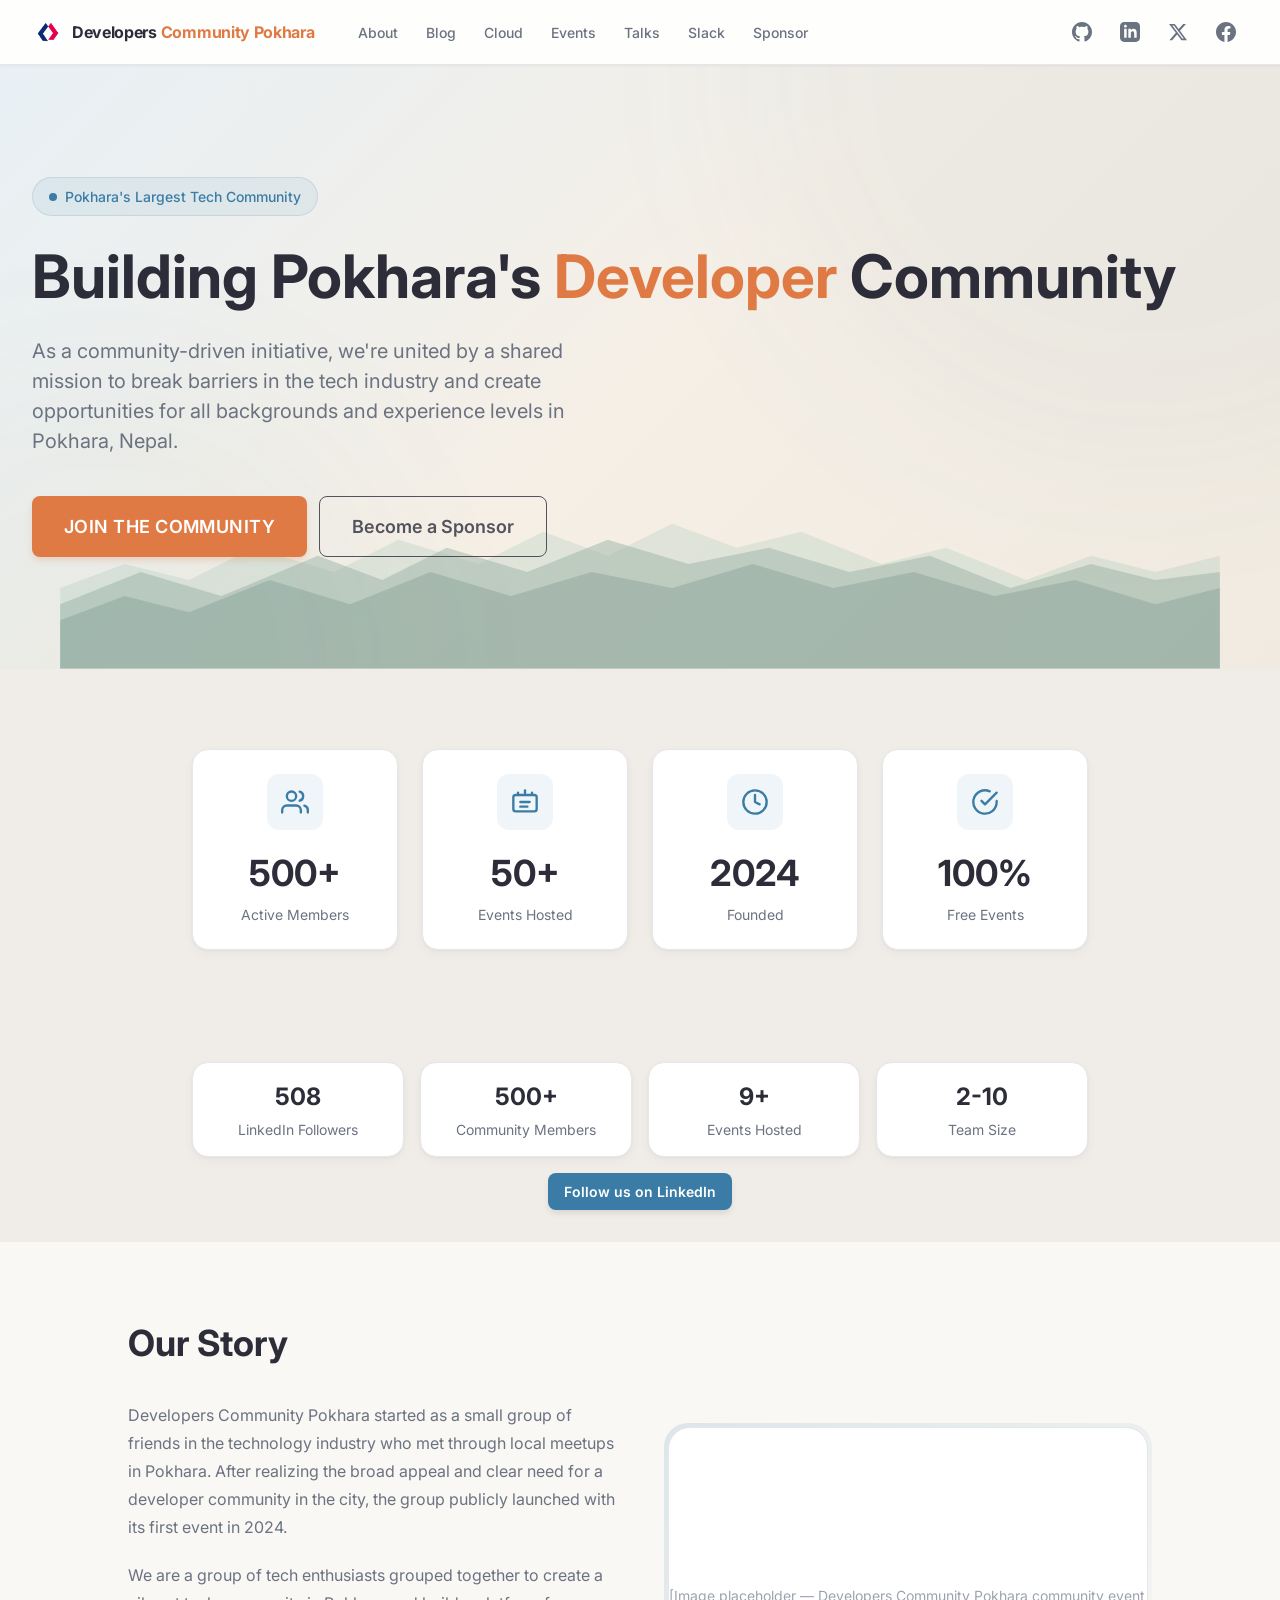
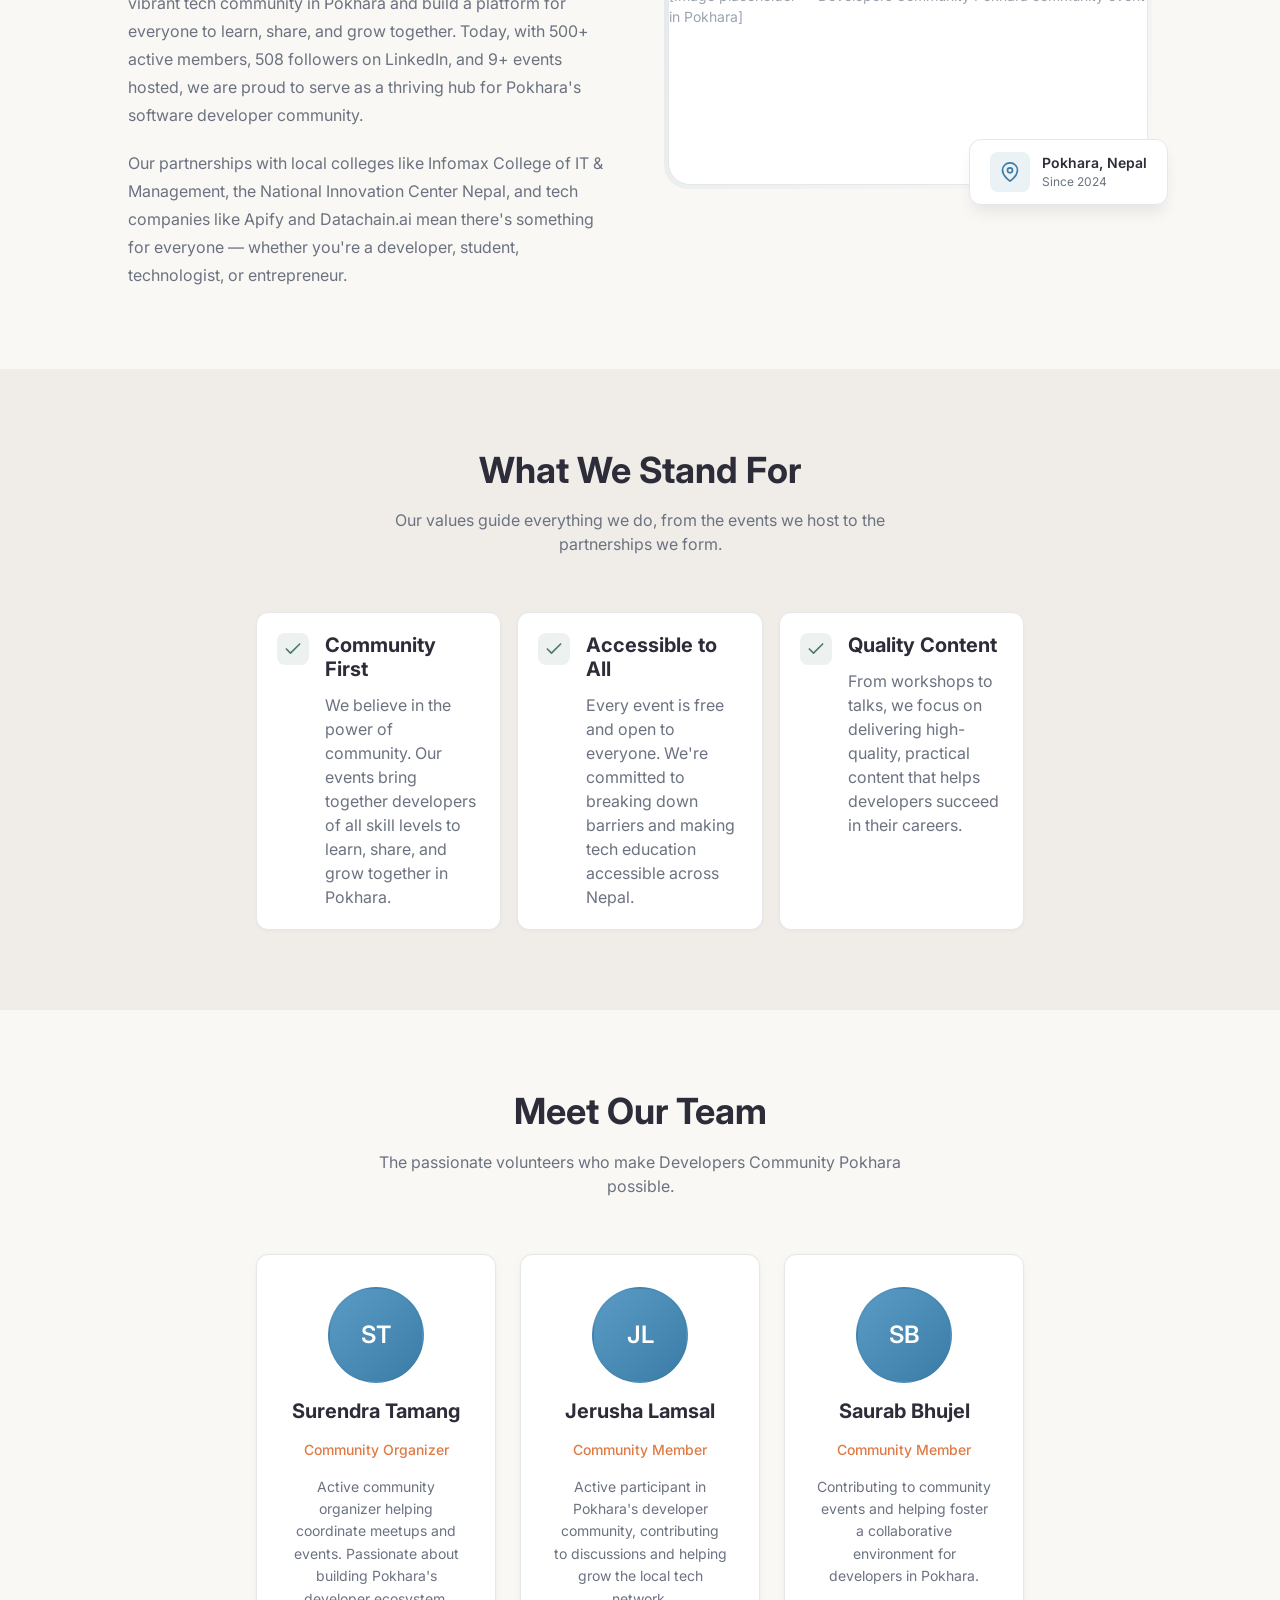
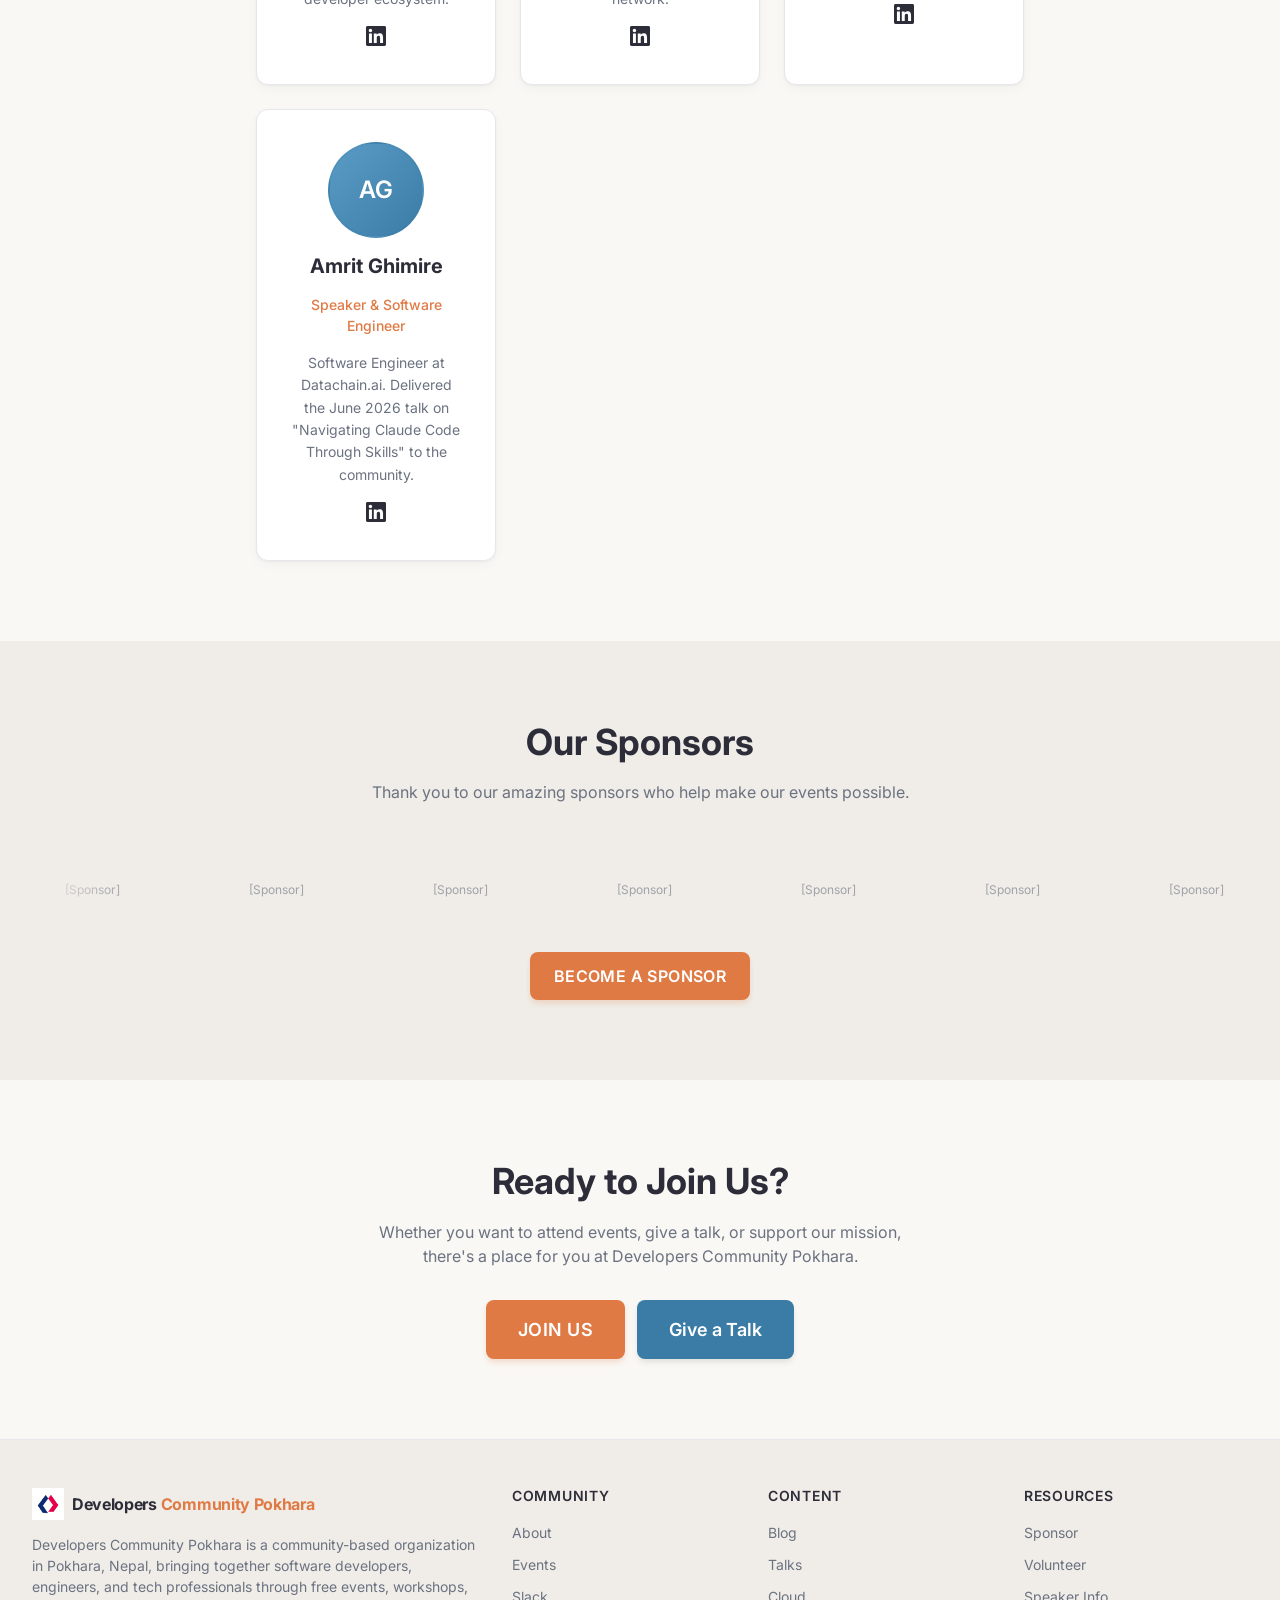
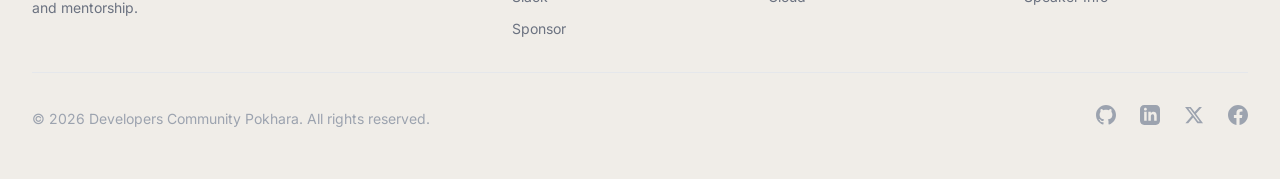
==== commit ef4d16e5: "add photos" ====
--- a/about.html
+++ b/about.html
@@ -3,8 +3,8 @@
 <head>
   <meta charset="UTF-8">
   <meta name="viewport" content="width=device-width, initial-scale=1.0">
-  <title>About Jyaba Devs - Our Story, Team &amp; Mission | Pokhara's Developer Community</title>
-  <meta name="description" content="Learn about Jyaba Devs, a community for developers in Pokhara, Nepal. Meet the team behind free meetups, workshops, and mentorship programs.">
+  <title>About | Developers Community Pokhara</title>
+  <meta name="description" content="Learn about Developers Community Pokhara, a community for developers in Pokhara, Nepal. Meet the team behind free meetups, workshops, and mentorship programs.">
   <link rel="preconnect" href="https://fonts.googleapis.com">
   <link rel="preconnect" href="https://fonts.gstatic.com" crossorigin>
   <link rel="preconnect" href="https://images.unsplash.com">
@@ -41,14 +41,17 @@
         </div>
         <div class="td-header__right">
           <div class="td-header__actions">
-            <a class="td-header__link" href="https://github.com" target="_blank" rel="noopener noreferrer">
+            <a class="td-header__link" href="https://github.com/dev-community-pokhara" target="_blank" rel="noopener noreferrer">
               <svg viewBox="0 0 24 24" fill="currentColor" class="w-5 h-5"><path d="M12 0c-6.626 0-12 5.373-12 12 0 5.302 3.438 9.8 8.207 11.387.599.111.793-.261.793-.577v-2.234c-3.338.726-4.033-1.416-4.033-1.416-.546-1.387-1.333-1.756-1.333-1.756-1.089-.745.083-.729.083-.729 1.205.084 1.839 1.237 1.839 1.237 1.07 1.834 2.807 1.304 3.492.997.107-.775.418-1.305.762-1.604-2.665-.305-5.467-1.334-5.467-5.931 0-1.311.469-2.381 1.236-3.221-.124-.303-.535-1.524.117-3.176 0 0 1.008-.322 3.301 1.23.957-.266 1.983-.399 3.003-.404 1.02.005 2.047.138 3.006.404 2.291-1.552 3.297-1.23 3.297-1.23.653 1.653.242 2.874.118 3.176.77.84 1.235 1.911 1.235 3.221 0 4.609-2.807 5.624-5.479 5.921.43.372.823 1.102.823 2.222v3.293c0 .319.192.694.801.576 4.765-1.589 8.199-6.086 8.199-11.386 0-6.627-5.373-12-12-12z"></path></svg>
             </a>
-            <a class="td-header__link" href="https://linkedin.com" target="_blank" rel="noopener noreferrer">
+            <a class="td-header__link" href="https://www.linkedin.com/company/developers-community-pokhara" target="_blank" rel="noopener noreferrer">
               <svg viewBox="0 0 24 24" fill="currentColor" class="w-5 h-5"><path d="M19 0h-14c-2.761 0-5 2.239-5 5v14c0 2.761 2.239 5 5 5h14c2.762 0 5-2.239 5-5v-14c0-2.761-2.238-5-5-5zm-11 19h-3v-11h3v11zm-1.5-12.268c-.966 0-1.75-.79-1.75-1.764s.784-1.764 1.75-1.764 1.75.79 1.75 1.764-.783 1.764-1.75 1.764zm13.5 12.268h-3v-5.604c0-3.368-4-3.113-4 0v5.604h-3v-11h3v1.765c1.396-2.586 7-2.777 7 2.476v6.759z"></path></svg>
             </a>
             <a class="td-header__link" href="https://twitter.com" target="_blank" rel="noopener noreferrer">
               <svg viewBox="0 0 24 24" fill="currentColor" class="w-5 h-5"><path d="M18.244 2.25h3.308l-7.227 8.26 8.502 11.24H16.17l-5.214-6.817L4.99 21.75H1.68l7.73-8.835L1.254 2.25H8.08l4.713 6.231zm-1.161 17.52h1.833L7.084 4.126H5.117z"></path></svg>
+            </a>
+            <a class="td-header__link" href="https://www.facebook.com/groups/developerscommunityinpokhara" target="_blank" rel="noopener noreferrer">
+              <svg viewBox="0 0 24 24" fill="currentColor" class="w-5 h-5"><path d="M24 12.073c0-6.627-5.373-12-12-12s-12 5.373-12 12c0 5.99 4.388 10.954 10.125 11.854v-8.385H7.078v-3.47h3.047V9.43c0-3.007 1.792-4.669 4.533-4.669 1.312 0 2.686.235 2.686.235v2.953H15.83c-1.491 0-1.956.925-1.956 1.874v2.25h3.328l-.532 3.47h-2.796v8.385C19.612 23.027 24 18.062 24 12.073z"></path></svg>
             </a>
           </div>
           <button class="td-header__hamburger" aria-label="Toggle menu" aria-expanded="false">
@@ -65,14 +68,17 @@
           <a class="td-header__link" href="talks.html">Talks</a>
           <a class="td-header__link" href="https://slack.com" target="_blank" rel="noopener noreferrer">Slack</a>
           <a class="td-header__link" href="partnership.html">Sponsor</a>
-          <a class="td-header__link" href="https://github.com" target="_blank" rel="noopener noreferrer">
+          <a class="td-header__link" href="https://github.com/dev-community-pokhara" target="_blank" rel="noopener noreferrer">
             <svg viewBox="0 0 24 24" fill="currentColor" class="w-5 h-5"><path d="M12 0c-6.626 0-12 5.373-12 12 0 5.302 3.438 9.8 8.207 11.387.599.111.793-.261.793-.577v-2.234c-3.338.726-4.033-1.416-4.033-1.416-.546-1.387-1.333-1.756-1.333-1.756-1.089-.745.083-.729.083-.729 1.205.084 1.839 1.237 1.839 1.237 1.07 1.834 2.807 1.304 3.492.997.107-.775.418-1.305.762-1.604-2.665-.305-5.467-1.334-5.467-5.931 0-1.311.469-2.381 1.236-3.221-.124-.303-.535-1.524.117-3.176 0 0 1.008-.322 3.301 1.23.957-.266 1.983-.399 3.003-.404 1.02.005 2.047.138 3.006.404 2.291-1.552 3.297-1.23 3.297-1.23.653 1.653.242 2.874.118 3.176.77.84 1.235 1.911 1.235 3.221 0 4.609-2.807 5.624-5.479 5.921.43.372.823 1.102.823 2.222v3.293c0 .319.192.694.801.576 4.765-1.589 8.199-6.086 8.199-11.386 0-6.627-5.373-12-12-12z"></path></svg>
           </a>
-          <a class="td-header__link" href="https://linkedin.com" target="_blank" rel="noopener noreferrer">
+          <a class="td-header__link" href="https://www.linkedin.com/company/developers-community-pokhara" target="_blank" rel="noopener noreferrer">
             <svg viewBox="0 0 24 24" fill="currentColor" class="w-5 h-5"><path d="M19 0h-14c-2.761 0-5 2.239-5 5v14c0 2.761 2.239 5 5 5h14c2.762 0 5-2.239 5-5v-14c0-2.761-2.238-5-5-5zm-11 19h-3v-11h3v11zm-1.5-12.268c-.966 0-1.75-.79-1.75-1.764s.784-1.764 1.75-1.764 1.75.79 1.75 1.764-.783 1.764-1.75 1.764zm13.5 12.268h-3v-5.604c0-3.368-4-3.113-4 0v5.604h-3v-11h3v1.765c1.396-2.586 7-2.777 7 2.476v6.759z"></path></svg>
           </a>
           <a class="td-header__link" href="https://twitter.com" target="_blank" rel="noopener noreferrer">
             <svg viewBox="0 0 24 24" fill="currentColor" class="w-5 h-5"><path d="M18.244 2.25h3.308l-7.227 8.26 8.502 11.24H16.17l-5.214-6.817L4.99 21.75H1.68l7.73-8.835L1.254 2.25H8.08l4.713 6.231zm-1.161 17.52h1.833L7.084 4.126H5.117z"></path></svg>
+          </a>
+          <a class="td-header__link" href="https://www.facebook.com/groups/developerscommunityinpokhara" target="_blank" rel="noopener noreferrer">
+            <svg viewBox="0 0 24 24" fill="currentColor" class="w-5 h-5"><path d="M24 12.073c0-6.627-5.373-12-12-12s-12 5.373-12 12c0 5.99 4.388 10.954 10.125 11.854v-8.385H7.078v-3.47h3.047V9.43c0-3.007 1.792-4.669 4.533-4.669 1.312 0 2.686.235 2.686.235v2.953H15.83c-1.491 0-1.956.925-1.956 1.874v2.25h3.328l-.532 3.47h-2.796v8.385C19.612 23.027 24 18.062 24 12.073z"></path></svg>
           </a>
         </div>
       </div>
@@ -147,20 +153,47 @@
     </div>
   </section>
 
+  <!-- ===== COMPANY INFO BAR ===== -->
+  <section class="section section--alt" style="padding: 2rem 0;">
+    <div class="container">
+      <div class="stats-grid" style="grid-template-columns: repeat(4, 1fr); gap: 1rem;">
+        <div class="stat-card" style="padding: 1rem;">
+          <div class="stat-card__number" style="font-size: 1.5rem;">508</div>
+          <div class="stat-card__label">LinkedIn Followers</div>
+        </div>
+        <div class="stat-card" style="padding: 1rem;">
+          <div class="stat-card__number" style="font-size: 1.5rem;">500+</div>
+          <div class="stat-card__label">Community Members</div>
+        </div>
+        <div class="stat-card" style="padding: 1rem;">
+          <div class="stat-card__number" style="font-size: 1.5rem;">9+</div>
+          <div class="stat-card__label">Events Hosted</div>
+        </div>
+        <div class="stat-card" style="padding: 1rem;">
+          <div class="stat-card__number" style="font-size: 1.5rem;">2-10</div>
+          <div class="stat-card__label">Team Size</div>
+        </div>
+      </div>
+      <div class="text-center mt-4">
+        <a href="https://www.linkedin.com/company/developers-community-pokhara" target="_blank" rel="noopener noreferrer" class="td-button td-button--secondary td-button--sm">Follow us on LinkedIn</a>
+      </div>
+    </div>
+  </section>
+
   <!-- ===== OUR STORY SECTION ===== -->
   <section class="section">
     <div class="container">
       <div class="story-grid">
         <div class="story__text">
           <h2 class="section__title">Our Story</h2>
-          <p>Jyaba Devs started as a small group of friends in the technology industry who met through local meetups in Pokhara. After realizing the broad appeal and clear need for a developer community in the city, the group publicly launched with its first event in 2024.</p>
-          <p>Since its inception, Jyaba Devs has helped its members acquire new skills and find success in the technology industry. Today, with more than 500 active members and a growing attendance at our hosted events, we are proud to serve as a thriving hub for Pokhara's software developer community.</p>
-          <p>Our partnerships with local colleges, tech incubators, and startups mean there's something for everyone at Jyaba Devs — whether you're a developer, student, technologist, or entrepreneur.</p>
+          <p>Developers Community Pokhara started as a small group of friends in the technology industry who met through local meetups in Pokhara. After realizing the broad appeal and clear need for a developer community in the city, the group publicly launched with its first event in 2024.</p>
+          <p>We are a group of tech enthusiasts grouped together to create a vibrant tech community in Pokhara and build a platform for everyone to learn, share, and grow together. Today, with 500+ active members, 508 followers on LinkedIn, and 9+ events hosted, we are proud to serve as a thriving hub for Pokhara's software developer community.</p>
+          <p>Our partnerships with local colleges like Infomax College of IT & Management, the National Innovation Center Nepal, and tech companies like Apify and Datachain.ai mean there's something for everyone — whether you're a developer, student, technologist, or entrepreneur.</p>
         </div>
         <div class="story__image-wrapper">
           <div class="story__image-box">
             <div class="story__image-inner">
-              [Image placeholder — Jyaba Devs community event in Pokhara]
+              [Image placeholder — Developers Community Pokhara community event in Pokhara]
             </div>
           </div>
           <div class="story__badge">
@@ -221,72 +254,50 @@
     <div class="container">
       <div class="section__header text-center">
         <h2 class="section__title">Meet Our Team</h2>
-        <p class="section__subtitle">The passionate volunteers who make Jyaba Devs possible.</p>
+        <p class="section__subtitle">The passionate volunteers who make Developers Community Pokhara possible.</p>
       </div>
       <div class="team-grid">
         <div class="team-card">
           <div class="team-card__avatar">
-            <span class="team-card__avatar-placeholder">AV</span>
-          </div>
-          <h3 class="team-card__name">Aaditya Verma</h3>
-          <span class="team-card__role">Founder &amp; Organizer</span>
-          <p class="team-card__bio">Full-stack developer passionate about building developer communities in Nepal. Organizer of Pokhara's first tech meetups.</p>
-          <a href="#" aria-label="LinkedIn profile">
+            <span class="team-card__avatar-placeholder">ST</span>
+          </div>
+          <h3 class="team-card__name">Surendra Tamang</h3>
+          <span class="team-card__role">Community Organizer</span>
+          <p class="team-card__bio">Active community organizer helping coordinate meetups and events. Passionate about building Pokhara's developer ecosystem.</p>
+          <a href="https://www.linkedin.com/company/developers-community-pokhara" target="_blank" rel="noopener noreferrer" aria-label="LinkedIn profile">
             <svg width="20" height="20" viewBox="0 0 24 24" fill="currentColor"><path d="M20.447 20.452h-3.554v-5.569c0-1.328-.027-3.037-1.852-3.037-1.853 0-2.136 1.445-2.136 2.939v5.667H9.351V9h3.414v1.561h.046c.477-.9 1.637-1.85 3.37-1.85 3.601 0 4.267 2.37 4.267 5.455v6.286zM5.337 7.433c-1.144 0-2.063-.926-2.063-2.065 0-1.138.92-2.063 2.063-2.063 1.14 0 2.064.925 2.064 2.063 0 1.139-.925 2.065-2.064 2.065zm1.782 13.019H3.555V9h3.564v11.452zM22.225 0H1.771C.792 0 0 .774 0 1.729v20.542C0 23.227.792 24 1.771 24h20.451C23.2 24 24 23.227 24 22.271V1.729C24 .774 23.2 0 22.222 0h.003z"/></svg>
           </a>
         </div>
         <div class="team-card">
           <div class="team-card__avatar">
-            <span class="team-card__avatar-placeholder">SP</span>
-          </div>
-          <h3 class="team-card__name">Sita Pokharel</h3>
-          <span class="team-card__role">Event Coordinator</span>
-          <p class="team-card__bio">Community builder and frontend developer. Organizes monthly meetups and workshop events for the community.</p>
-          <a href="#" aria-label="LinkedIn profile">
+            <span class="team-card__avatar-placeholder">JL</span>
+          </div>
+          <h3 class="team-card__name">Jerusha Lamsal</h3>
+          <span class="team-card__role">Community Member</span>
+          <p class="team-card__bio">Active participant in Pokhara's developer community, contributing to discussions and helping grow the local tech network.</p>
+          <a href="https://www.linkedin.com/company/developers-community-pokhara" target="_blank" rel="noopener noreferrer" aria-label="LinkedIn profile">
             <svg width="20" height="20" viewBox="0 0 24 24" fill="currentColor"><path d="M20.447 20.452h-3.554v-5.569c0-1.328-.027-3.037-1.852-3.037-1.853 0-2.136 1.445-2.136 2.939v5.667H9.351V9h3.414v1.561h.046c.477-.9 1.637-1.85 3.37-1.85 3.601 0 4.267 2.37 4.267 5.455v6.286zM5.337 7.433c-1.144 0-2.063-.926-2.063-2.065 0-1.138.92-2.063 2.063-2.063 1.14 0 2.064.925 2.064 2.063 0 1.139-.925 2.065-2.064 2.065zm1.782 13.019H3.555V9h3.564v11.452zM22.225 0H1.771C.792 0 0 .774 0 1.729v20.542C0 23.227.792 24 1.771 24h20.451C23.2 24 24 23.227 24 22.271V1.729C24 .774 23.2 0 22.222 0h.003z"/></svg>
           </a>
         </div>
         <div class="team-card">
           <div class="team-card__avatar">
-            <span class="team-card__avatar-placeholder">RG</span>
-          </div>
-          <h3 class="team-card__name">Rajan Gurung</h3>
-          <span class="team-card__role">Technical Lead</span>
-          <p class="team-card__bio">Backend engineer specializing in cloud infrastructure. Leads technical workshops and mentorship programs.</p>
-          <a href="#" aria-label="LinkedIn profile">
+            <span class="team-card__avatar-placeholder">SB</span>
+          </div>
+          <h3 class="team-card__name">Saurab Bhujel</h3>
+          <span class="team-card__role">Community Member</span>
+          <p class="team-card__bio">Contributing to community events and helping foster a collaborative environment for developers in Pokhara.</p>
+          <a href="https://www.linkedin.com/company/developers-community-pokhara" target="_blank" rel="noopener noreferrer" aria-label="LinkedIn profile">
             <svg width="20" height="20" viewBox="0 0 24 24" fill="currentColor"><path d="M20.447 20.452h-3.554v-5.569c0-1.328-.027-3.037-1.852-3.037-1.853 0-2.136 1.445-2.136 2.939v5.667H9.351V9h3.414v1.561h.046c.477-.9 1.637-1.85 3.37-1.85 3.601 0 4.267 2.37 4.267 5.455v6.286zM5.337 7.433c-1.144 0-2.063-.926-2.063-2.065 0-1.138.92-2.063 2.063-2.063 1.14 0 2.064.925 2.064 2.063 0 1.139-.925 2.065-2.064 2.065zm1.782 13.019H3.555V9h3.564v11.452zM22.225 0H1.771C.792 0 0 .774 0 1.729v20.542C0 23.227.792 24 1.771 24h20.451C23.2 24 24 23.227 24 22.271V1.729C24 .774 23.2 0 22.222 0h.003z"/></svg>
           </a>
         </div>
         <div class="team-card">
           <div class="team-card__avatar">
-            <span class="team-card__avatar-placeholder">AT</span>
-          </div>
-          <h3 class="team-card__name">Anita Thapa</h3>
-          <span class="team-card__role">Marketing &amp; Outreach</span>
-          <p class="team-card__bio">Digital marketer with a passion for tech communities. Manages social media, newsletters, and partner outreach.</p>
-          <a href="#" aria-label="LinkedIn profile">
-            <svg width="20" height="20" viewBox="0 0 24 24" fill="currentColor"><path d="M20.447 20.452h-3.554v-5.569c0-1.328-.027-3.037-1.852-3.037-1.853 0-2.136 1.445-2.136 2.939v5.667H9.351V9h3.414v1.561h.046c.477-.9 1.637-1.85 3.37-1.85 3.601 0 4.267 2.37 4.267 5.455v6.286zM5.337 7.433c-1.144 0-2.063-.926-2.063-2.065 0-1.138.92-2.063 2.063-2.063 1.14 0 2.064.925 2.064 2.063 0 1.139-.925 2.065-2.064 2.065zm1.782 13.019H3.555V9h3.564v11.452zM22.225 0H1.771C.792 0 0 .774 0 1.729v20.542C0 23.227.792 24 1.771 24h20.451C23.2 24 24 23.227 24 22.271V1.729C24 .774 23.2 0 22.222 0h.003z"/></svg>
-          </a>
-        </div>
-        <div class="team-card">
-          <div class="team-card__avatar">
-            <span class="team-card__avatar-placeholder">BS</span>
-          </div>
-          <h3 class="team-card__name">Bibek Sharma</h3>
-          <span class="team-card__role">Open Source Lead</span>
-          <p class="team-card__bio">Open source contributor and maintainer. Guides community members in contributing to open source projects.</p>
-          <a href="#" aria-label="LinkedIn profile">
-            <svg width="20" height="20" viewBox="0 0 24 24" fill="currentColor"><path d="M20.447 20.452h-3.554v-5.569c0-1.328-.027-3.037-1.852-3.037-1.853 0-2.136 1.445-2.136 2.939v5.667H9.351V9h3.414v1.561h.046c.477-.9 1.637-1.85 3.37-1.85 3.601 0 4.267 2.37 4.267 5.455v6.286zM5.337 7.433c-1.144 0-2.063-.926-2.063-2.065 0-1.138.92-2.063 2.063-2.063 1.14 0 2.064.925 2.064 2.063 0 1.139-.925 2.065-2.064 2.065zm1.782 13.019H3.555V9h3.564v11.452zM22.225 0H1.771C.792 0 0 .774 0 1.729v20.542C0 23.227.792 24 1.771 24h20.451C23.2 24 24 23.227 24 22.271V1.729C24 .774 23.2 0 22.222 0h.003z"/></svg>
-          </a>
-        </div>
-        <div class="team-card">
-          <div class="team-card__avatar">
-            <span class="team-card__avatar-placeholder">KD</span>
-          </div>
-          <h3 class="team-card__name">Kabita Devi</h3>
-          <span class="team-card__role">Design Lead</span>
-          <p class="team-card__bio">UI/UX designer creating beautiful and accessible experiences for the community's digital presence.</p>
-          <a href="#" aria-label="LinkedIn profile">
+            <span class="team-card__avatar-placeholder">AG</span>
+          </div>
+          <h3 class="team-card__name">Amrit Ghimire</h3>
+          <span class="team-card__role">Speaker &amp; Software Engineer</span>
+          <p class="team-card__bio">Software Engineer at Datachain.ai. Delivered the June 2026 talk on "Navigating Claude Code Through Skills" to the community.</p>
+          <a href="https://np.linkedin.com/in/iamritghimire" target="_blank" rel="noopener noreferrer" aria-label="LinkedIn profile">
             <svg width="20" height="20" viewBox="0 0 24 24" fill="currentColor"><path d="M20.447 20.452h-3.554v-5.569c0-1.328-.027-3.037-1.852-3.037-1.853 0-2.136 1.445-2.136 2.939v5.667H9.351V9h3.414v1.561h.046c.477-.9 1.637-1.85 3.37-1.85 3.601 0 4.267 2.37 4.267 5.455v6.286zM5.337 7.433c-1.144 0-2.063-.926-2.063-2.065 0-1.138.92-2.063 2.063-2.063 1.14 0 2.064.925 2.064 2.063 0 1.139-.925 2.065-2.064 2.065zm1.782 13.019H3.555V9h3.564v11.452zM22.225 0H1.771C.792 0 0 .774 0 1.729v20.542C0 23.227.792 24 1.771 24h20.451C23.2 24 24 23.227 24 22.271V1.729C24 .774 23.2 0 22.222 0h.003z"/></svg>
           </a>
         </div>
@@ -329,9 +340,9 @@
   <section class="section">
     <div class="container text-center">
       <h2 class="section__title">Ready to Join Us?</h2>
-      <p class="section__subtitle" style="margin-bottom: 2rem;">Whether you want to attend events, give a talk, or support our mission, there's a place for you at Jyaba Devs.</p>
+      <p class="section__subtitle" style="margin-bottom: 2rem;">Whether you want to attend events, give a talk, or support our mission, there's a place for you at Developers Community Pokhara.</p>
       <div class="hero__actions" style="justify-content: center;">
-        <a href="#" class="td-button td-button--primary td-button--lg">Join Jyaba Devs</a>
+        <a href="#" class="td-button td-button--primary td-button--lg">Join Us</a>
         <a href="#" class="td-button td-button--secondary td-button--lg">Give a Talk</a>
       </div>
     </div>
@@ -384,14 +395,17 @@
       <div class="td-footer__bottom">
         <p class="td-footer__copyright">&copy; 2026 Developers Community Pokhara. All rights reserved.</p>
         <div class="td-footer__socials">
-          <a class="td-footer__social-link" href="https://github.com" target="_blank" rel="noopener noreferrer" aria-label="GitHub">
+          <a class="td-footer__social-link" href="https://github.com/dev-community-pokhara" target="_blank" rel="noopener noreferrer" aria-label="GitHub">
             <svg viewBox="0 0 24 24" fill="currentColor"><path d="M12 0c-6.626 0-12 5.373-12 12 0 5.302 3.438 9.8 8.207 11.387.599.111.793-.261.793-.577v-2.234c-3.338.726-4.033-1.416-4.033-1.416-.546-1.387-1.333-1.756-1.333-1.756-1.089-.745.083-.729.083-.729 1.205.084 1.839 1.237 1.839 1.237 1.07 1.834 2.807 1.304 3.492.997.107-.775.418-1.305.762-1.604-2.665-.305-5.467-1.334-5.467-5.931 0-1.311.469-2.381 1.236-3.221-.124-.303-.535-1.524.117-3.176 0 0 1.008-.322 3.301 1.23.957-.266 1.983-.399 3.003-.404 1.02.005 2.047.138 3.006.404 2.291-1.552 3.297-1.23 3.297-1.23.653 1.653.242 2.874.118 3.176.77.84 1.235 1.911 1.235 3.221 0 4.609-2.807 5.624-5.479 5.921.43.372.823 1.102.823 2.222v3.293c0 .319.192.694.801.576 4.765-1.589 8.199-6.086 8.199-11.386 0-6.627-5.373-12-12-12z"></path></svg>
           </a>
-          <a class="td-footer__social-link" href="https://linkedin.com" target="_blank" rel="noopener noreferrer" aria-label="LinkedIn">
+          <a class="td-footer__social-link" href="https://www.linkedin.com/company/developers-community-pokhara" target="_blank" rel="noopener noreferrer" aria-label="LinkedIn">
             <svg viewBox="0 0 24 24" fill="currentColor"><path d="M19 0h-14c-2.761 0-5 2.239-5 5v14c0 2.761 2.239 5 5 5h14c2.762 0 5-2.239 5-5v-14c0-2.761-2.238-5-5-5zm-11 19h-3v-11h3v11zm-1.5-12.268c-.966 0-1.75-.79-1.75-1.764s.784-1.764 1.75-1.764 1.75.79 1.75 1.764-.783 1.764-1.75 1.764zm13.5 12.268h-3v-5.604c0-3.368-4-3.113-4 0v5.604h-3v-11h3v1.765c1.396-2.586 7-2.777 7 2.476v6.759z"></path></svg>
           </a>
           <a class="td-footer__social-link" href="https://twitter.com" target="_blank" rel="noopener noreferrer" aria-label="Twitter">
             <svg viewBox="0 0 24 24" fill="currentColor"><path d="M18.244 2.25h3.308l-7.227 8.26 8.502 11.24H16.17l-5.214-6.817L4.99 21.75H1.68l7.73-8.835L1.254 2.25H8.08l4.713 6.231zm-1.161 17.52h1.833L7.084 4.126H5.117z"></path></svg>
+          </a>
+          <a class="td-footer__social-link" href="https://www.facebook.com/groups/developerscommunityinpokhara" target="_blank" rel="noopener noreferrer" aria-label="Facebook">
+            <svg viewBox="0 0 24 24" fill="currentColor"><path d="M24 12.073c0-6.627-5.373-12-12-12s-12 5.373-12 12c0 5.99 4.388 10.954 10.125 11.854v-8.385H7.078v-3.47h3.047V9.43c0-3.007 1.792-4.669 4.533-4.669 1.312 0 2.686.235 2.686.235v2.953H15.83c-1.491 0-1.956.925-1.956 1.874v2.25h3.328l-.532 3.47h-2.796v8.385C19.612 23.027 24 18.062 24 12.073z"></path></svg>
           </a>
         </div>
       </div>
--- a/css/style.css
+++ b/css/style.css
@@ -1,5 +1,5 @@
 /* ============================================
-   Jyaba Devs — Light Design System
+   Developers Community Pokhara — Light Design System
    Theme: Pokhara — Lake City / Himalayan Gateway
    ============================================ */
 
